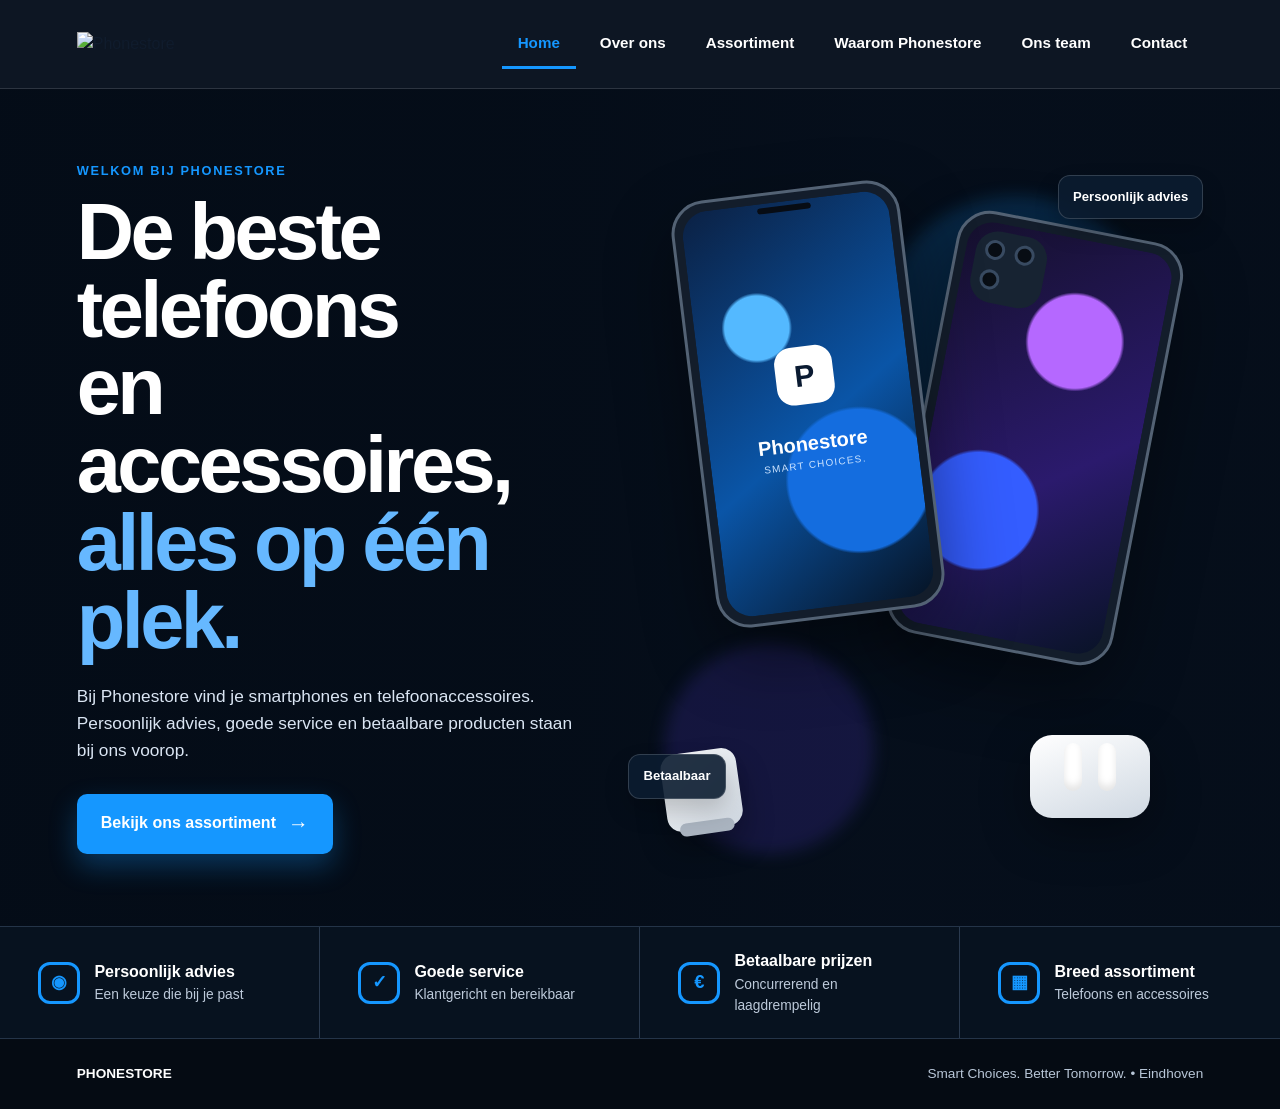
==== index.html @ 8106616f "Refresh contact card styling on main site" ====
<!doctype html>
<html lang="nl">
<head>
  <meta charset="utf-8">
  <meta name="viewport" content="width=device-width, initial-scale=1">
  <title>Phonestore | Eindhoven</title>
  <meta name="description" content="Phonestore Eindhoven - smartphones en telefoonaccessoires met persoonlijk advies, goede service en betaalbare producten.">
  <link rel="stylesheet" href="style.css?v=20261008al">
</head>
<body>
<header class="site-header">
  <div class="header-inner">
    <a class="brand" href="#home" data-tab="home" aria-label="Phonestore Home">
      <img src="https://raw.githubusercontent.com/PhonestoreNL/Phonestore/main/Phonestore%20logo.png" alt="Phonestore">
    </a>
    <button class="menu-button" type="button" aria-label="Menu openen" aria-expanded="false">☰</button>
    <nav class="nav" aria-label="Hoofdnavigatie">
      <a class="active" href="#home" data-tab="home">Home</a>
      <a href="#over-ons" data-tab="over-ons">Over ons</a>
      <a href="#assortiment" data-tab="assortiment">Assortiment</a>
      <a href="#waarom" data-tab="waarom">Waarom Phonestore</a>
      <a href="#team" data-tab="team">Ons team</a>
      <a href="#contact" data-tab="contact">Contact</a>
    </nav>
  </div>
</header>

<main id="tab-content">
  <section class="page-panel active" id="panel-home" data-panel="home">
    <section class="hero">
      <div class="hero-overlay"></div>
      <div class="hero-inner">
        <div class="hero-copy">
          <p class="eyebrow">WELKOM BIJ PHONESTORE</p>
          <h1>De beste telefoons<br>en accessoires,<br><span>alles op één plek.</span></h1>
          <p class="hero-text">Bij Phonestore vind je smartphones en telefoonaccessoires. Persoonlijk advies, goede service en betaalbare producten staan bij ons voorop.</p>
          <a class="button button-primary" href="#assortiment" data-tab="assortiment">Bekijk ons assortiment <span>→</span></a>
        </div>
        <div class="hero-visual" aria-label="Phonestore telefoondesign">
          <div class="glow glow-one"></div>
          <div class="glow glow-two"></div>
          <div class="phone phone-back">
            <div class="camera camera-triple"><i></i><i></i><i></i></div>
            <div class="phone-wallpaper purple"></div>
          </div>
          <div class="phone phone-front">
            <div class="speaker"></div>
            <div class="phone-wallpaper blue">
              <span class="wall-mark">P</span>
              <strong>Phonestore</strong>
              <small>SMART CHOICES.</small>
            </div>
          </div>
          <div class="earbuds">
            <div class="earbud-case"><span></span><span></span></div>
          </div>
          <div class="charger">
            <div></div><div></div>
          </div>
          <div class="floating-label label-advice">Persoonlijk advies</div>
          <div class="floating-label label-price">Betaalbaar</div>
        </div>
      </div>
    </section>
    <section class="benefits" aria-label="Waarom Phonestore">
      <div><span class="benefit-icon">◉</span><div><strong>Persoonlijk advies</strong><small>Een keuze die bij je past</small></div></div>
      <div><span class="benefit-icon">✓</span><div><strong>Goede service</strong><small>Klantgericht en bereikbaar</small></div></div>
      <div><span class="benefit-icon">€</span><div><strong>Betaalbare prijzen</strong><small>Concurrerend en laagdrempelig</small></div></div>
      <div><span class="benefit-icon">▦</span><div><strong>Breed assortiment</strong><small>Telefoons en accessoires</small></div></div>
    </section>
  </section>

  <section class="page-panel" id="panel-over-ons" data-panel="over-ons">
    <section class="inner-hero"><div class="inner-wrap"><p class="eyebrow">PHONESTORE</p><h1>Wie zijn wij?</h1><p>Phonestore verkoopt smartphones en telefoonaccessoires en wil klanten helpen bij het kiezen van een telefoon die past bij hun wensen en budget.</p></div></section>
    <section class="inner-section"><div class="inner-wrap two-col"><div><p class="eyebrow">ONS BEDRIJF</p><h2 class="personal-advice-heading" style="color:#fff !important;">Persoonlijk advies staat centraal.</h2><p>Phonestore wil klanten op één plek voorzien van telefoons en accessoires die bij hun wensen en budget passen. Persoonlijk advies, goede service en betaalbare producten zijn belangrijke onderdelen van onze missie.</p></div><div class="detail-card"><h3>Onze gegevens</h3><p><strong>Bedrijfsnaam</strong> Phonestore BV</p><p><strong>Vestigingsplaats</strong> Eindhoven</p><p><strong>Adres</strong> Sterrenlaan 8, Eindhoven</p><p><strong>Doelgroep</strong> Jongeren van 14 tot 30 jaar</p></div></div></section>
    <section class="inner-section soft"><div class="inner-wrap three-col"><article class="info-card" style="background:#1597ff!important;color:#000!important;border-color:#1597ff!important;"><span class="number" style="color:#000!important;">01</span><h3 style="color:#000!important;">Missie</h3><p style="color:#000!important;">Klanten op één plek voorzien van telefoons en accessoires met persoonlijk advies, goede service en betaalbare producten.</p></article><article class="info-card" style="background:#1597ff!important;color:#000!important;border-color:#1597ff!important;"><span class="number" style="color:#000!important;">02</span><h3 style="color:#000!important;">Visie</h3><p style="color:#000!important;">Uitgroeien tot een stabiel en succesvol telefoonbedrijf dat met nieuwe ontwikkelingen meegaat en goed naar klanten luistert.</p></article><article class="info-card" style="background:#1597ff!important;color:#000!important;border-color:#1597ff!important;"><span class="number" style="color:#000!important;">03</span><h3 style="color:#000!important;">Doelgroep</h3><p style="color:#000!important;">Voornamelijk jongeren en volwassenen van 14 tot 30 jaar die een telefoon of accessoires nodig hebben.</p></article></div></section>
  </section>

  <section class="page-panel" id="panel-assortiment" data-panel="assortiment">
    <section class="inner-hero"><div class="inner-wrap"><p class="eyebrow">PHONESTORE</p><h1>Ons assortiment</h1><p>Bekijk eerst het assortiment dat jullie zoeken. Daarna krijg je de producten binnen die categorie te zien.</p></div></section>

    <section class="inner-section">
      <div class="inner-wrap">
        <div class="catalog-intro catalog-overview">
          <div><p class="eyebrow">ASSORTIMENTEN</p><h2>Kies een assortiment.</h2></div>
          <p>Klik op een categorie om de bijbehorende producten te bekijken. Op deze website kun je informatie bekijken; er is geen betaling of bestelling.</p>
        </div>

        <div class="assortment-picker catalog-overview" role="list" aria-label="Assortimenten">
          <button class="assortment-tab" type="button" data-category="smartphones"><span>01</span><strong>Smartphones</strong><small>Apple, Samsung & Oppo</small></button>
          <button class="assortment-tab" type="button" data-category="audio"><span>02</span><strong>Audio</strong><small>AirPods & oortjes</small></button>
          <button class="assortment-tab" type="button" data-category="tablets"><span>03</span><strong>Tablets</strong><small>iPad, Galaxy & Oppo</small></button>
          <button class="assortment-tab" type="button" data-category="smartwatches"><span>04</span><strong>Smartwatches</strong><small>Apple, Samsung & Oppo</small></button>
          <button class="assortment-tab" type="button" data-category="screenprotectors"><span>05</span><strong>Screenprotectors</strong><small>Voor verschillende modellen</small></button>
          <button class="assortment-tab" type="button" data-category="accessoires"><span>06</span><strong>Overige accessoires</strong><small>Powerbanks & opladers</small></button>
        </div>

        <div class="catalog-products-view" id="catalog-products-view" hidden>
          <div class="selected-category-label"><p class="eyebrow">ASSORTIMENT</p><h3 id="selected-category-title"></h3></div>
          <div class="product-detail" id="selected-product" aria-live="polite" hidden>
            <div><p class="eyebrow">GEKOZEN PRODUCT</p><h3 id="selected-product-name">Kies een product</h3><p id="selected-product-brand"></p></div>
            <div class="product-detail-price"><span>Verkoopprijs</span><strong id="selected-product-price">—</strong></div>
          </div>

          <div class="catalog-group" data-category-group="smartphones">
            <div class="catalog-heading"><span class="catalog-icon">⌁</span><div><h3>Smartphones</h3><p>Apple, Samsung en Oppo</p></div></div>
            <div class="catalog-grid">
              <article class="catalog-card product-select" tabindex="0" role="button" data-product="iPhone 15"><div class="product-image-wrap"><img class="product-img" alt="" loading="lazy"><img class="product-logo" src="https://raw.githubusercontent.com/PhonestoreNL/Phonestore/main/Phonestore%20logo.png" alt="Phonestore logo"></div><span class="catalog-code">PS1.001</span><h4>iPhone 15</h4><span class="product-brand">Apple</span><span class="product-price">€ 664,29</span><button class="product-view-button" type="button" data-product-link>Bekijk product</button></article>
              <article class="catalog-card product-select" tabindex="0" role="button" data-product="iPhone 16"><div class="product-image-wrap"><img class="product-img" alt="" loading="lazy"><img class="product-logo" src="https://raw.githubusercontent.com/PhonestoreNL/Phonestore/main/Phonestore%20logo.png" alt="Phonestore logo"></div><span class="catalog-code">PS1.002</span><h4>iPhone 16</h4><span class="product-brand">Apple</span><span class="product-price">€ 724,79</span><button class="product-view-button" type="button" data-product-link>Bekijk product</button></article>
              <article class="catalog-card product-select" tabindex="0" role="button" data-product="iPhone 17"><div class="product-image-wrap"><img class="product-img" alt="" loading="lazy"><img class="product-logo" src="https://raw.githubusercontent.com/PhonestoreNL/Phonestore/main/Phonestore%20logo.png" alt="Phonestore logo"></div><span class="catalog-code">PS1.003</span><h4>iPhone 17</h4><span class="product-brand">Apple</span><span class="product-price">€ 906,29</span><button class="product-view-button" type="button" data-product-link>Bekijk product</button></article>
              <article class="catalog-card product-select" tabindex="0" role="button" data-product="Galaxy S25+"><div class="product-image-wrap"><img class="product-img" alt="" loading="lazy"><img class="product-logo" src="https://raw.githubusercontent.com/PhonestoreNL/Phonestore/main/Phonestore%20logo.png" alt="Phonestore logo"></div><span class="catalog-code">PS1.004</span><h4>Galaxy S25+</h4><span class="product-brand">Samsung</span><span class="product-price">€ 906,29</span><button class="product-view-button" type="button" data-product-link>Bekijk product</button></article>
              <article class="catalog-card product-select" tabindex="0" role="button" data-product="Galaxy Z Flip 7"><div class="product-image-wrap"><img class="product-img" alt="" loading="lazy"><img class="product-logo" src="https://raw.githubusercontent.com/PhonestoreNL/Phonestore/main/Phonestore%20logo.png" alt="Phonestore logo"></div><span class="catalog-code">PS1.005</span><h4>Galaxy Z Flip 7</h4><span class="product-brand">Samsung</span><span class="product-price">€ 1.027,29</span><button class="product-view-button" type="button" data-product-link>Bekijk product</button></article>
              <article class="catalog-card product-select" tabindex="0" role="button" data-product="Galaxy A56"><div class="product-image-wrap"><img class="product-img" alt="" loading="lazy"><img class="product-logo" src="https://raw.githubusercontent.com/PhonestoreNL/Phonestore/main/Phonestore%20logo.png" alt="Phonestore logo"></div><span class="catalog-code">PS1.006</span><h4>Galaxy A56</h4><span class="product-brand">Samsung</span><span class="product-price">€ 422,29</span><button class="product-view-button" type="button" data-product-link>Bekijk product</button></article>
              <article class="catalog-card product-select" tabindex="0" role="button" data-product="Oppo Find X9"><div class="product-image-wrap"><img class="product-img" alt="" loading="lazy"><img class="product-logo" src="https://raw.githubusercontent.com/PhonestoreNL/Phonestore/main/Phonestore%20logo.png" alt="Phonestore logo"></div><span class="catalog-code">PS1.007</span><h4>Oppo Find X9</h4><span class="product-brand">Oppo</span><span class="product-price">€ 1.027,29</span><button class="product-view-button" type="button" data-product-link>Bekijk product</button></article>
              <article class="catalog-card product-select" tabindex="0" role="button" data-product="Oppo A5 Pro"><div class="product-image-wrap"><img class="product-img" alt="" loading="lazy"><img class="product-logo" src="https://raw.githubusercontent.com/PhonestoreNL/Phonestore/main/Phonestore%20logo.png" alt="Phonestore logo"></div><span class="catalog-code">PS1.008</span><h4>Oppo A5 Pro</h4><span class="product-brand">Oppo</span><span class="product-price">€ 277,09</span><button class="product-view-button" type="button" data-product-link>Bekijk product</button></article>
              <article class="catalog-card product-select" tabindex="0" role="button" data-product="Oppo Reno 14"><div class="product-image-wrap"><img class="product-img" alt="" loading="lazy"><img class="product-logo" src="https://raw.githubusercontent.com/PhonestoreNL/Phonestore/main/Phonestore%20logo.png" alt="Phonestore logo"></div><span class="catalog-code">PS1.009</span><h4>Oppo Reno 14</h4><span class="product-brand">Oppo</span><span class="product-price">€ 603,79</span><button class="product-view-button" type="button" data-product-link>Bekijk product</button></article>
            </div>
          </div>

          <div class="catalog-group" data-category-group="audio">
            <div class="catalog-heading"><span class="catalog-icon">◌</span><div><h3>Audio</h3><p>Oortjes en hoofdtelefoons</p></div></div>
            <div class="catalog-grid">
              <article class="catalog-card product-select" tabindex="0" role="button" data-product="AirPods 4"><div class="product-image-wrap"><img class="product-img" alt="" loading="lazy"><img class="product-logo" src="https://raw.githubusercontent.com/PhonestoreNL/Phonestore/main/Phonestore%20logo.png" alt="Phonestore logo"></div><span class="catalog-code">PS2.001</span><h4>AirPods 4</h4><span class="product-brand">Apple</span><span class="product-price">€ 180,29</span><button class="product-view-button" type="button" data-product-link>Bekijk product</button></article>
              <article class="catalog-card product-select" tabindex="0" role="button" data-product="AirPods Pro"><div class="product-image-wrap"><img class="product-img" alt="" loading="lazy"><img class="product-logo" src="https://raw.githubusercontent.com/PhonestoreNL/Phonestore/main/Phonestore%20logo.png" alt="Phonestore logo"></div><span class="catalog-code">PS2.002</span><h4>AirPods Pro</h4><span class="product-brand">Apple</span><span class="product-price">€ 301,29</span><button class="product-view-button" type="button" data-product-link>Bekijk product</button></article>
              <article class="catalog-card product-select" tabindex="0" role="button" data-product="AirPods Max"><div class="product-image-wrap"><img class="product-img" alt="" loading="lazy"><img class="product-logo" src="https://raw.githubusercontent.com/PhonestoreNL/Phonestore/main/Phonestore%20logo.png" alt="Phonestore logo"></div><span class="catalog-code">PS2.003</span><h4>AirPods Max</h4><span class="product-brand">Apple</span><span class="product-price">€ 627,99</span><button class="product-view-button" type="button" data-product-link>Bekijk product</button></article>
              <article class="catalog-card product-select" tabindex="0" role="button" data-product="Samsung Buds 4 Pro"><div class="product-image-wrap"><img class="product-img" alt="" loading="lazy"><img class="product-logo" src="https://raw.githubusercontent.com/PhonestoreNL/Phonestore/main/Phonestore%20logo.png" alt="Phonestore logo"></div><span class="catalog-code">PS2.004</span><h4>Samsung Buds 4 Pro</h4><span class="product-brand">Samsung</span><span class="product-price">€ 240,79</span><button class="product-view-button" type="button" data-product-link>Bekijk product</button></article>
              <article class="catalog-card product-select" tabindex="0" role="button" data-product="Oppo Enco X3"><div class="product-image-wrap"><img class="product-img" alt="" loading="lazy"><img class="product-logo" src="https://raw.githubusercontent.com/PhonestoreNL/Phonestore/main/Phonestore%20logo.png" alt="Phonestore logo"></div><span class="catalog-code">PS2.005</span><h4>Oppo Enco X3</h4><span class="product-brand">Oppo</span><span class="product-price">€ 216,59</span><button class="product-view-button" type="button" data-product-link>Bekijk product</button></article>
            </div>
          </div>

          <div class="catalog-group" data-category-group="tablets">
            <div class="catalog-heading"><span class="catalog-icon">▣</span><div><h3>Tablets</h3><p>Tablets voor werk, school en entertainment</p></div></div>
            <div class="catalog-grid">
              <article class="catalog-card product-select" tabindex="0" role="button" data-product="iPad A16"><div class="product-image-wrap"><img class="product-img" alt="" loading="lazy"><img class="product-logo" src="https://raw.githubusercontent.com/PhonestoreNL/Phonestore/main/Phonestore%20logo.png" alt="Phonestore logo"></div><span class="catalog-code">PS3.001</span><h4>iPad A16</h4><span class="product-brand">Apple</span><span class="product-price">€ 543,29</span><button class="product-view-button" type="button" data-product-link>Bekijk product</button></article>
              <article class="catalog-card product-select" tabindex="0" role="button" data-product="iPad M2"><div class="product-image-wrap"><img class="product-img" alt="" loading="lazy"><img class="product-logo" src="https://raw.githubusercontent.com/PhonestoreNL/Phonestore/main/Phonestore%20logo.png" alt="Phonestore logo"></div><span class="catalog-code">PS3.002</span><h4>iPad M2</h4><span class="product-brand">Apple</span><span class="product-price">€ 724,79</span><button class="product-view-button" type="button" data-product-link>Bekijk product</button></article>
              <article class="catalog-card product-select" tabindex="0" role="button" data-product="iPad A17 Pro"><div class="product-image-wrap"><img class="product-img" alt="" loading="lazy"><img class="product-logo" src="https://raw.githubusercontent.com/PhonestoreNL/Phonestore/main/Phonestore%20logo.png" alt="Phonestore logo"></div><span class="catalog-code">PS3.003</span><h4>iPad A17 Pro</h4><span class="product-brand">Apple</span><span class="product-price">€ 845,79</span><button class="product-view-button" type="button" data-product-link>Bekijk product</button></article>
              <article class="catalog-card product-select" tabindex="0" role="button" data-product="Galaxy Tab S10+"><div class="product-image-wrap"><img class="product-img" alt="" loading="lazy"><img class="product-logo" src="https://raw.githubusercontent.com/PhonestoreNL/Phonestore/main/Phonestore%20logo.png" alt="Phonestore logo"></div><span class="catalog-code">PS3.004</span><h4>Galaxy Tab S10+</h4><span class="product-brand">Samsung</span><span class="product-price">€ 906,29</span><button class="product-view-button" type="button" data-product-link>Bekijk product</button></article>
              <article class="catalog-card product-select" tabindex="0" role="button" data-product="Oppo Pad 3"><div class="product-image-wrap"><img class="product-img" alt="" loading="lazy"><img class="product-logo" src="https://raw.githubusercontent.com/PhonestoreNL/Phonestore/main/Phonestore%20logo.png" alt="Phonestore logo"></div><span class="catalog-code">PS3.005</span><h4>Oppo Pad 3</h4><span class="product-brand">Oppo</span><span class="product-price">€ 543,29</span><button class="product-view-button" type="button" data-product-link>Bekijk product</button></article>
            </div>
          </div>

          <div class="catalog-group" data-category-group="smartwatches">
            <div class="catalog-heading"><span class="catalog-icon">◉</span><div><h3>Smartwatches</h3><p>Apple, Samsung en Oppo</p></div></div>
            <div class="catalog-grid">
              <article class="catalog-card product-select" tabindex="0" role="button" data-product="Apple Watch serie 10"><div class="product-image-wrap"><img class="product-img" alt="" loading="lazy"><img class="product-logo" src="https://raw.githubusercontent.com/PhonestoreNL/Phonestore/main/Phonestore%20logo.png" alt="Phonestore logo"></div><span class="catalog-code">PS4.001</span><h4>Apple Watch serie 10</h4><span class="product-brand">Apple</span><span class="product-price">€ 482,79</span><button class="product-view-button" type="button" data-product-link>Bekijk product</button></article>
              <article class="catalog-card product-select" tabindex="0" role="button" data-product="Apple Watch serie 11"><div class="product-image-wrap"><img class="product-img" alt="" loading="lazy"><img class="product-logo" src="https://raw.githubusercontent.com/PhonestoreNL/Phonestore/main/Phonestore%20logo.png" alt="Phonestore logo"></div><span class="catalog-code">PS4.002</span><h4>Apple Watch serie 11</h4><span class="product-brand">Apple</span><span class="product-price">€ 543,29</span><button class="product-view-button" type="button" data-product-link>Bekijk product</button></article>
              <article class="catalog-card product-select" tabindex="0" role="button" data-product="Apple Watch SE 3"><div class="product-image-wrap"><img class="product-img" alt="" loading="lazy"><img class="product-logo" src="https://raw.githubusercontent.com/PhonestoreNL/Phonestore/main/Phonestore%20logo.png" alt="Phonestore logo"></div><span class="catalog-code">PS4.003</span><h4>Apple Watch SE 3</h4><span class="product-brand">Apple</span><span class="product-price">€ 301,29</span><button class="product-view-button" type="button" data-product-link>Bekijk product</button></article>
              <article class="catalog-card product-select" tabindex="0" role="button" data-product="Apple Watch Ultra 3"><div class="product-image-wrap"><img class="product-img" alt="" loading="lazy"><img class="product-logo" src="https://raw.githubusercontent.com/PhonestoreNL/Phonestore/main/Phonestore%20logo.png" alt="Phonestore logo"></div><span class="catalog-code">PS4.004</span><h4>Apple Watch Ultra 3</h4><span class="product-brand">Apple</span><span class="product-price">€ 906,29</span><button class="product-view-button" type="button" data-product-link>Bekijk product</button></article>
              <article class="catalog-card product-select" tabindex="0" role="button" data-product="Galaxy Watch 8"><div class="product-image-wrap"><img class="product-img" alt="" loading="lazy"><img class="product-logo" src="https://raw.githubusercontent.com/PhonestoreNL/Phonestore/main/Phonestore%20logo.png" alt="Phonestore logo"></div><span class="catalog-code">PS4.005</span><h4>Galaxy Watch 8</h4><span class="product-brand">Samsung</span><span class="product-price">€ 422,29</span><button class="product-view-button" type="button" data-product-link>Bekijk product</button></article>
              <article class="catalog-card product-select" tabindex="0" role="button" data-product="Oppo Watch X"><div class="product-image-wrap"><img class="product-img" alt="" loading="lazy"><img class="product-logo" src="https://raw.githubusercontent.com/PhonestoreNL/Phonestore/main/Phonestore%20logo.png" alt="Phonestore logo"></div><span class="catalog-code">PS4.006</span><h4>Oppo Watch X</h4><span class="product-brand">Oppo</span><span class="product-price">€ 361,79</span><button class="product-view-button" type="button" data-product-link>Bekijk product</button></article>
            </div>
          </div>

          <div class="catalog-group" data-category-group="screenprotectors">
            <div class="catalog-heading"><span class="catalog-icon">✧</span><div><h3>Screenprotectors</h3><p>Voor verschillende modellen</p></div></div>
            <div class="catalog-grid">
              <article class="catalog-card product-select" tabindex="0" role="button" data-product="iPhone 15 screenprotector"><div class="product-image-wrap"><img class="product-img" alt="" loading="lazy"><img class="product-logo" src="https://raw.githubusercontent.com/PhonestoreNL/Phonestore/main/Phonestore%20logo.png" alt="Phonestore logo"></div><span class="catalog-code">PS5.001</span><h4>iPhone 15 screenprotector</h4><span class="product-brand">Apple</span><span class="product-price">€ 21,18</span><button class="product-view-button" type="button" data-product-link>Bekijk product</button></article>
              <article class="catalog-card product-select" tabindex="0" role="button" data-product="iPhone 16 screenprotector"><div class="product-image-wrap"><img class="product-img" alt="" loading="lazy"><img class="product-logo" src="https://raw.githubusercontent.com/PhonestoreNL/Phonestore/main/Phonestore%20logo.png" alt="Phonestore logo"></div><span class="catalog-code">PS5.002</span><h4>iPhone 16 screenprotector</h4><span class="product-brand">Apple</span><span class="product-price">€ 21,18</span><button class="product-view-button" type="button" data-product-link>Bekijk product</button></article>
              <article class="catalog-card product-select" tabindex="0" role="button" data-product="iPhone 17 screenprotector"><div class="product-image-wrap"><img class="product-img" alt="" loading="lazy"><img class="product-logo" src="https://raw.githubusercontent.com/PhonestoreNL/Phonestore/main/Phonestore%20logo.png" alt="Phonestore logo"></div><span class="catalog-code">PS5.003</span><h4>iPhone 17 screenprotector</h4><span class="product-brand">Apple</span><span class="product-price">€ 21,18</span><button class="product-view-button" type="button" data-product-link>Bekijk product</button></article>
              <article class="catalog-card product-select" tabindex="0" role="button" data-product="Galaxy S25+ screenprotector"><div class="product-image-wrap"><img class="product-img" alt="" loading="lazy"><img class="product-logo" src="https://raw.githubusercontent.com/PhonestoreNL/Phonestore/main/Phonestore%20logo.png" alt="Phonestore logo"></div><span class="catalog-code">PS5.004</span><h4>Galaxy S25+ screenprotector</h4><span class="product-brand">Samsung</span><span class="product-price">€ 21,18</span><button class="product-view-button" type="button" data-product-link>Bekijk product</button></article>
              <article class="catalog-card product-select" tabindex="0" role="button" data-product="Galaxy Z Flip 7 screenprotector"><div class="product-image-wrap"><img class="product-img" alt="" loading="lazy"><img class="product-logo" src="https://raw.githubusercontent.com/PhonestoreNL/Phonestore/main/Phonestore%20logo.png" alt="Phonestore logo"></div><span class="catalog-code">PS5.005</span><h4>Galaxy Z Flip 7 screenprotector</h4><span class="product-brand">Samsung</span><span class="product-price">€ 21,18</span><button class="product-view-button" type="button" data-product-link>Bekijk product</button></article>
              <article class="catalog-card product-select" tabindex="0" role="button" data-product="Galaxy A56 screenprotector"><div class="product-image-wrap"><img class="product-img" alt="" loading="lazy"><img class="product-logo" src="https://raw.githubusercontent.com/PhonestoreNL/Phonestore/main/Phonestore%20logo.png" alt="Phonestore logo"></div><span class="catalog-code">PS5.006</span><h4>Galaxy A56 screenprotector</h4><span class="product-brand">Samsung</span><span class="product-price">€ 21,18</span><button class="product-view-button" type="button" data-product-link>Bekijk product</button></article>
              <article class="catalog-card product-select" tabindex="0" role="button" data-product="Oppo Find X9 screenprotector"><div class="product-image-wrap"><img class="product-img" alt="" loading="lazy"><img class="product-logo" src="https://raw.githubusercontent.com/PhonestoreNL/Phonestore/main/Phonestore%20logo.png" alt="Phonestore logo"></div><span class="catalog-code">PS5.007</span><h4>Oppo Find X9 screenprotector</h4><span class="product-brand">Oppo</span><span class="product-price">€ 21,18</span><button class="product-view-button" type="button" data-product-link>Bekijk product</button></article>
              <article class="catalog-card product-select" tabindex="0" role="button" data-product="Oppo A5 Pro screenprotector"><div class="product-image-wrap"><img class="product-img" alt="" loading="lazy"><img class="product-logo" src="https://raw.githubusercontent.com/PhonestoreNL/Phonestore/main/Phonestore%20logo.png" alt="Phonestore logo"></div><span class="catalog-code">PS5.008</span><h4>Oppo A5 Pro screenprotector</h4><span class="product-brand">Oppo</span><span class="product-price">€ 21,18</span><button class="product-view-button" type="button" data-product-link>Bekijk product</button></article>
              <article class="catalog-card product-select" tabindex="0" role="button" data-product="Oppo Reno 14 screenprotector"><div class="product-image-wrap"><img class="product-img" alt="" loading="lazy"><img class="product-logo" src="https://raw.githubusercontent.com/PhonestoreNL/Phonestore/main/Phonestore%20logo.png" alt="Phonestore logo"></div><span class="catalog-code">PS5.009</span><h4>Oppo Reno 14 screenprotector</h4><span class="product-brand">Oppo</span><span class="product-price">€ 21,18</span><button class="product-view-button" type="button" data-product-link>Bekijk product</button></article>
            </div>
          </div>

          <div class="catalog-group" data-category-group="accessoires">
            <div class="catalog-heading"><span class="catalog-icon">+</span><div><h3>Overige accessoires</h3><p>Powerbanks en opladers</p></div></div>
            <div class="catalog-grid">
              <article class="catalog-card product-select" tabindex="0" role="button" data-product="Powerbank zwart 20.000 mAh"><div class="product-image-wrap"><img class="product-img" alt="" loading="lazy"><img class="product-logo" src="https://raw.githubusercontent.com/PhonestoreNL/Phonestore/main/Phonestore%20logo.png" alt="Phonestore logo"></div><span class="catalog-code">PS5.010</span><h4>Powerbank zwart 20.000 mAh</h4><span class="product-brand">Accessoire</span><span class="product-price">€ 32,70</span><button class="product-view-button" type="button" data-product-link>Bekijk product</button></article>
              <article class="catalog-card product-select" tabindex="0" role="button" data-product="Powerbank roze 20.000 mAh"><div class="product-image-wrap"><img class="product-img" alt="" loading="lazy"><img class="product-logo" src="https://raw.githubusercontent.com/PhonestoreNL/Phonestore/main/Phonestore%20logo.png" alt="Phonestore logo"></div><span class="catalog-code">PS5.011</span><h4>Powerbank roze 20.000 mAh</h4><span class="product-brand">Accessoire</span><span class="product-price">€ 32,70</span><button class="product-view-button" type="button" data-product-link>Bekijk product</button></article>
              <article class="catalog-card product-select" tabindex="0" role="button" data-product="Powerbank groen 20.000 mAh"><div class="product-image-wrap"><img class="product-img" alt="" loading="lazy"><img class="product-logo" src="https://raw.githubusercontent.com/PhonestoreNL/Phonestore/main/Phonestore%20logo.png" alt="Phonestore logo"></div><span class="catalog-code">PS5.012</span><h4>Powerbank groen 20.000 mAh</h4><span class="product-brand">Accessoire</span><span class="product-price">€ 32,70</span><button class="product-view-button" type="button" data-product-link>Bekijk product</button></article>
              <article class="catalog-card product-select" tabindex="0" role="button" data-product="Apple oplader USB-C"><div class="product-image-wrap"><img class="product-img" alt="" loading="lazy"><img class="product-logo" src="https://raw.githubusercontent.com/PhonestoreNL/Phonestore/main/Phonestore%20logo.png" alt="Phonestore logo"></div><span class="catalog-code">PS5.013</span><h4>Apple oplader USB-C</h4><span class="product-brand">Apple</span><span class="product-price">€ 30,24</span><button class="product-view-button" type="button" data-product-link>Bekijk product</button></article>
              <article class="catalog-card product-select" tabindex="0" role="button" data-product="Samsung oplader USB-C"><div class="product-image-wrap"><img class="product-img" alt="" loading="lazy"><img class="product-logo" src="https://raw.githubusercontent.com/PhonestoreNL/Phonestore/main/Phonestore%20logo.png" alt="Phonestore logo"></div><span class="catalog-code">PS5.014</span><h4>Samsung oplader USB-C</h4><span class="product-brand">Samsung</span><span class="product-price">€ 21,18</span><button class="product-view-button" type="button" data-product-link>Bekijk product</button></article>
              <article class="catalog-card product-select" tabindex="0" role="button" data-product="Oppo oplader USB-C"><div class="product-image-wrap"><img class="product-img" alt="" loading="lazy"><img class="product-logo" src="https://raw.githubusercontent.com/PhonestoreNL/Phonestore/main/Phonestore%20logo.png" alt="Phonestore logo"></div><span class="catalog-code">PS5.015</span><h4>Oppo oplader USB-C</h4><span class="product-brand">Oppo</span><span class="product-price">€ 36,29</span><button class="product-view-button" type="button" data-product-link>Bekijk product</button></article>
            </div>
          </div>
        </div>
      </div>
    </section>
  </section>

  <section class="page-panel" id="panel-waarom" data-panel="waarom">
    <section class="inner-hero"><div class="inner-wrap"><p class="eyebrow">PHONESTORE</p><h1>Waarom kiezen voor Phonestore?</h1><p>Ons concurrentievoordeel is persoonlijke service en advies combineren met betaalbare producten, acties en kortingen.</p></div></section>
    <section class="inner-section"><div class="inner-wrap three-col"><article class="info-card featured why-card" style="background:#1597ff!important;color:#000!important;"><span class="number" style="color:#000!important;">01</span><h3 style="color:#000!important;">Persoonlijk advies</h3><p style="color:#000!important;">Door goed naar jullie te luisteren helpen we bij het kiezen van een telefoon of accessoire die past bij jullie wensen en budget.</p></article><article class="info-card why-card" style="background:#1597ff!important;color:#000!important;"><span class="number" style="color:#000!important;">02</span><h3 style="color:#000!important;">Goede service</h3><p style="color:#000!important;">Persoonlijk contact, goede service en bereikbaar zijn staan centraal bij Phonestore.</p></article><article class="info-card why-card" style="background:#1597ff!important;color:#000!important;"><span class="number" style="color:#000!important;">03</span><h3 style="color:#000!important;">Betaalbaar</h3><p style="color:#000!important;">Phonestore richt zich op betaalbare en concurrerende prijzen en wil klanten regelmatig aantrekkelijke acties en kortingen bieden.</p></article></div></section>
    <section class="inner-section soft"><div class="inner-wrap"><p class="eyebrow">ONZE AANPAK</p><h2>Luisteren → adviseren → helpen.</h2><div class="steps"><article><span>01</span><h3>Luisteren</h3><p>Begrijpen wat de klant nodig heeft.</p></article><article><span>02</span><h3>Adviseren</h3><p>Helpen bij de keuze uit telefoons en accessoires.</p></article><article><span>03</span><h3>Service</h3><p>Goede klantenservice en aantrekkelijke acties.</p></article></div></div></section>
  </section>

  <section class="page-panel" id="panel-team" data-panel="team">
    <section class="inner-hero"><div class="inner-wrap"><p class="eyebrow">PHONESTORE</p><h1>De ondernemers achter Phonestore</h1><p>Bram, Vienna, Givano, Rink en Mick werken samen aan Phonestore.</p></div></section>
    <section class="inner-section"><div class="inner-wrap team-grid-full"><article class="team-card" style="background:#1597ff!important;background-image:none!important;color:#000!important;border:1px solid #1597ff!important;"><div class="avatar" style="background:#fff!important;color:#000!important;">M</div><h3 style="color:#000!important;">Mick</h3></article></div></section>
  </section>

  <section class="page-panel" id="panel-contact" data-panel="contact">
    <section class="inner-hero"><div class="inner-wrap"><p class="eyebrow">PHONESTORE</p><h1>Contact met Phonestore</h1><p>Onze onderneming is gevestigd aan Sterrenlaan 8 in Eindhoven.</p></div></section>
    <section class="inner-section"><div class="inner-wrap contact-page-grid"><div class="contact-card"><p class="eyebrow">NEEM CONTACT OP</p><h2>Phonestore Eindhoven</h2><p>Voor vragen over Phonestore kun je ons mailen via het e-mailadres hieronder.</p><a class="button button-primary" href="mailto:pe.nl01114@workproof.nl">Mail Phonestore →</a></div><div class="contact-list"><div style="background:#1597ff!important;background-image:none!important;color:#000!important;border:1px solid #1597ff!important;"><span style="color:#000!important;">Adres</span><strong style="color:#000!important;">Sterrenlaan 8<br>Eindhoven</strong></div><div style="background:#1597ff!important;background-image:none!important;color:#000!important;border:1px solid #1597ff!important;"><span style="color:#000!important;">E-mail</span><strong style="color:#000!important;"><a href="mailto:pe.nl01114@workproof.nl">pe.nl01114@workproof.nl</a></strong></div><div style="background:#1597ff!important;background-image:none!important;color:#000!important;border:1px solid #1597ff!important;"><span style="color:#000!important;">Startdatum</span><strong style="color:#000!important;">24-09-2026</strong></div><div style="background:#1597ff!important;background-image:none!important;color:#000!important;border:1px solid #1597ff!important;"><span style="color:#000!important;">Rechtsvorm</span><strong style="color:#000!important;">BV</strong></div></div></div></section>
    <section class="map-wrap"><iframe title="Kaart van Sterrenlaan 8 in Eindhoven" loading="lazy" src="https://www.google.com/maps?q=Sterrenlaan+8,+Eindhoven&output=embed"></iframe></section>
  </section>
</main>

<footer class="site-footer">
  <strong>PHONESTORE</strong>
  <span>Smart Choices. Better Tomorrow. • Eindhoven</span>
</footer>

<script src="script.js?v=20261008-25"></script>
</body>
</html>
---- style.css ----
:root{
  --navy:#060f1c;
  --navy2:#0a1d35;
  --blue:#1597ff;
  --blue2:#0d6fe8;
  --white:#fff;
  --ink:#101c2d;
  --muted:#6c788a;
  --line:#dce4ef;
  --light:#f5f8fc;
  --radius:18px;
  --shadow:0 18px 45px rgba(9,27,53,.12);
}
*{box-sizing:border-box}
html{scroll-behavior:smooth}
body{margin:0;font-family:Arial,Helvetica,sans-serif;color:var(--ink);background:var(--white);line-height:1.55}
a{color:inherit;text-decoration:none}
.site-header{position:sticky;top:0;z-index:100;background:rgba(6,15,28,.97);border-bottom:1px solid rgba(255,255,255,.13)}
.header-inner{max-width:1380px;margin:auto;min-height:88px;padding:0 6vw;display:flex;align-items:center;gap:28px}
.brand{display:block;flex:0 0 auto}.brand img{display:block;width:320px;max-width:34vw;height:auto}
.nav{margin-left:auto;display:flex;align-items:center;gap:8px;color:#fff}
.nav a{padding:12px 16px;border-bottom:3px solid transparent;font-weight:700;font-size:.95rem}
.nav a:hover,.nav a.active{color:var(--blue);border-bottom-color:var(--blue)}
.menu-button{display:none;color:#fff;background:transparent;border:0;font-size:1.8rem;margin-left:auto}
.hero{position:relative;min-height:610px;background:var(--navy);overflow:hidden;color:#fff}
.hero:after{content:"";position:absolute;inset:0;background:linear-gradient(90deg,rgba(4,12,23,.93) 0%,rgba(4,12,23,.78) 40%,rgba(4,12,23,.18) 69%,rgba(4,12,23,.38) 100%);pointer-events:none}
.hero-inner{max-width:1380px;margin:auto;position:relative;z-index:2;min-height:610px;padding:72px 6vw;display:grid;grid-template-columns:1fr 1.15fr;align-items:center;gap:30px}
.hero-copy{max-width:690px}
.eyebrow{margin:0 0 12px;color:var(--blue);font-size:.8rem;font-weight:900;letter-spacing:.13em;text-transform:uppercase}
.hero h1{font-size:clamp(3.4rem,6.2vw,6rem);line-height:.98;letter-spacing:-.045em;margin:0 0 24px}
.hero h1 span{color:#66b8ff}
.hero-text{font-size:1.08rem;color:#dae5f3;max-width:650px;margin:0 0 30px}
.hero .button-primary{background:var(--blue);box-shadow:0 12px 28px rgba(21,151,255,.3)}
.button{display:inline-flex;align-items:center;gap:12px;padding:14px 24px;border-radius:10px;background:var(--blue);color:#fff;font-weight:800;transition:.2s;min-height:50px}.button:hover{transform:translateY(-2px)}
.button span{font-size:1.3em}
.benefits{display:grid;grid-template-columns:repeat(4,1fr);background:#07121f;color:#fff;border-top:1px solid #243448;border-bottom:1px solid #243448}
.benefits>div{display:flex;align-items:center;gap:14px;padding:22px 3vw;border-right:1px solid #2a3a4f}.benefits>div:last-child{border-right:0}
.benefit-icon{width:42px;height:42px;border:3px solid var(--blue);border-radius:12px;display:grid;place-items:center;color:var(--blue);font-weight:900;font-size:1.15rem;flex:0 0 auto}
.benefits strong,.benefits small{display:block}.benefits small{color:#bdcada;font-size:.86rem}
.section{max-width:1380px;margin:auto;padding:86px 6vw}
.about-section{display:grid;grid-template-columns:.9fr 1.1fr;gap:70px;align-items:center}
.section h2{font-size:clamp(2.5rem,4.6vw,4.3rem);line-height:1.03;letter-spacing:-.045em;margin:0 0 18px}
.about-copy>p:not(.eyebrow){font-size:1.03rem;color:var(--muted);max-width:620px}
.facts{display:grid;gap:14px;margin:30px 0}.facts div{display:flex;flex-direction:column;gap:2px}.facts span{font-size:.78rem;text-transform:uppercase;letter-spacing:.1em;color:var(--blue);font-weight:800}.facts strong{font-size:1rem}
.text-button{display:inline-flex;align-items:center;gap:9px;color:var(--blue);font-weight:900}.text-button span{font-size:1.25em}
.about-visual{position:relative;min-height:330px;background:linear-gradient(135deg,#061425,#0e2c4a);border-radius:26px;overflow:hidden;padding:40px;box-shadow:var(--shadow)}
.about-visual:before,.about-visual:after{content:"";position:absolute;border-radius:50%;background:rgba(21,151,255,.13)}.about-visual:before{width:250px;height:250px;right:-50px;top:-70px}.about-visual:after{width:180px;height:180px;left:-80px;bottom:-70px}
.about-card{position:relative;z-index:2;color:#fff}.about-card.big{max-width:520px}.mini-label{font-size:.75rem;font-weight:900;letter-spacing:.12em;color:#8ec9ff}.about-card h3{font-size:2rem;line-height:1.1;max-width:480px;margin:12px 0}.about-card p{color:#c9d7e8}
.small-card{position:absolute;right:28px;bottom:28px;background:#fff;color:var(--ink);padding:14px 18px;border-radius:14px;display:flex;flex-direction:column;box-shadow:var(--shadow)}.small-card span{color:var(--muted)}
.assortment-section{max-width:none;background:var(--light)}.assortment-section>.section-top,.assortment-section>.category-grid,.products-section>.section-top,.products-section>.product-grid{max-width:1180px;margin-left:auto;margin-right:auto}
.section-top{display:flex;justify-content:space-between;gap:50px;align-items:end;margin-bottom:38px}.section-top>p{max-width:480px;color:var(--muted);margin:0}
.category-grid{display:grid;grid-template-columns:repeat(3,1fr);gap:16px}
.category-card{min-height:250px;background:#0a1727;border-radius:18px;overflow:hidden;position:relative;color:#fff;box-shadow:0 10px 28px rgba(11,29,52,.1);border:1px solid rgba(255,255,255,.06)}
.category-card:after{content:"";position:absolute;inset:0;background:linear-gradient(180deg,rgba(4,10,18,.05) 25%,rgba(4,10,18,.9) 100%)}
.category-art{position:absolute;inset:0;background-size:cover;background-position:center}
.phones-art{background:radial-gradient(circle at 36% 42%,#4bb8ff 0 5%,transparent 5.5%),linear-gradient(145deg,#0b1d32,#07111f 58%,#0e5ea8);overflow:hidden}.phones-art:before{content:"";position:absolute;left:17%;bottom:8%;width:24%;height:67%;border-radius:22px;background:linear-gradient(145deg,#202833,#0a1420);border:2px solid #778598;transform:rotate(-9deg);box-shadow:0 18px 35px rgba(0,0,0,.35)}.phones-art:after{content:"";position:absolute;left:40%;bottom:7%;width:26%;height:75%;border-radius:24px;background:linear-gradient(145deg,#101923,#0d4e8d 58%,#1597ff);border:2px solid #6d7d90;transform:rotate(3deg);box-shadow:0 20px 40px rgba(0,0,0,.4),80px -10px 0 -28px #17212d}
.cases-art{background:radial-gradient(circle at 50% 35%,#526070 0 8%,transparent 9%),linear-gradient(135deg,#122033,#07111f)}
.audio-art{background:radial-gradient(ellipse at 38% 42%,#fff 0 8%,transparent 9%),radial-gradient(ellipse at 62% 42%,#fff 0 8%,transparent 9%),linear-gradient(135deg,#101c2d,#234a73)}
.tablet-art{background:linear-gradient(135deg,#18283d,#07111f)}
.watch-art{background:radial-gradient(circle at 50% 48%,#111923 0 26%,#1a9cff 27% 34%,transparent 35%),linear-gradient(135deg,#07111f,#17314f)}
.charge-art{background:linear-gradient(135deg,#0d2238,#050c16)}
.category-bottom{position:absolute;z-index:3;left:0;right:0;bottom:0;padding:20px;display:flex;justify-content:space-between;align-items:end}.category-bottom h3{margin:0 0 3px;font-size:1.25rem}.category-bottom span{font-size:.84rem;color:#d0dae7}.category-bottom b{font-size:1.5rem;color:var(--blue)}
.products-section{background:#fff}
.product-grid{display:grid;grid-template-columns:repeat(2,1fr);gap:16px}.product-box{background:#f6f8fb;border:1px solid var(--line);border-radius:18px;padding:24px}.product-box.wide{grid-column:span 2}.product-box h3{margin:0 0 14px;font-size:1.2rem}.chips{display:flex;flex-wrap:wrap;gap:8px}.chips span{padding:8px 11px;background:#fff;border:1px solid var(--line);border-radius:999px;font-size:.82rem;color:#46566d}
.dark-section{background:var(--navy);color:#fff}.dark-inner{padding-top:78px;padding-bottom:78px}.dark-section .section-top>p{color:#bfd0e5}.dark-section .eyebrow{color:#75bdff}
.steps{display:grid;grid-template-columns:repeat(3,1fr);gap:1px;background:#28415d;border:1px solid #28415d;border-radius:18px;overflow:hidden}.steps article{background:#0d1d33;padding:30px}.steps span{color:#72bbff;font-weight:900;font-size:.8rem}.steps h3{margin:12px 0 6px;font-size:1.5rem}.steps p{margin:0;color:#c5d3e4}
.team-section{background:#fff}.team-grid{display:grid;grid-template-columns:repeat(5,1fr);gap:14px}.team-card{border:1px solid var(--line);background:#f8fafc;border-radius:16px;padding:20px}.avatar{width:48px;height:48px;border-radius:14px;background:#e7f2ff;color:var(--blue);display:grid;place-items:center;font-weight:900;font-size:1.1rem;margin-bottom:14px}.team-card h3{margin:0 0 4px}.team-card p{margin:0;color:var(--muted);font-size:.9rem}
.contact-section{background:#eef4fb;padding:80px 6vw}.contact-inner{max-width:1180px;margin:auto;display:grid;grid-template-columns:1fr 1fr;gap:20px;align-items:stretch}.contact-card{background:#061425;color:#fff;border-radius:22px;padding:34px}.contact-card h2{font-size:clamp(2.4rem,4vw,4rem)}.contact-card p:not(.eyebrow){color:#c8d6e6;max-width:550px;margin-bottom:26px}.contact-list{display:grid;grid-template-columns:repeat(2,1fr);gap:12px}.contact-list>div{background:#fff;border:1px solid var(--line);border-radius:16px;padding:18px}.contact-list span{display:block;color:var(--muted);font-size:.78rem;text-transform:uppercase;letter-spacing:.08em;margin-bottom:5px}.contact-list strong{display:block}.contact-list a{word-break:break-word}
.map-wrap{max-width:1180px;margin:20px auto 0;height:330px;border-radius:20px;overflow:hidden;border:1px solid var(--line);box-shadow:var(--shadow)}.map-wrap iframe{width:100%;height:100%;border:0}
.site-footer{background:#050b13;color:#b8c6d7;display:flex;justify-content:space-between;gap:20px;flex-wrap:wrap;padding:24px 6vw;font-size:.85rem}.site-footer strong{color:#fff}
@media(max-width:1100px){.hero-inner,.about-section,.contact-inner{grid-template-columns:1fr}.hero-visual{order:-1;min-height:300px;justify-content:center}.hero-visual img{max-height:330px}.team-grid{grid-template-columns:repeat(3,1fr)}.category-grid{grid-template-columns:repeat(2,1fr)}}
@media(max-width:760px){.header-inner{min-height:72px;padding:0 20px}.brand img{width:210px;max-width:65vw}.menu-button{display:block}.nav{position:absolute;left:14px;right:14px;top:68px;display:none;flex-direction:column;align-items:stretch;background:#07121f;border:1px solid #20334a;border-radius:14px;padding:8px}.nav.open{display:flex}.nav a{padding:12px}.hero-inner{padding:54px 20px;min-height:0}.hero h1{font-size:3.1rem}.hero-visual{order:-1;min-height:300px;justify-content:center}.hero-visual img{max-height:330px}.benefits{grid-template-columns:1fr 1fr}.benefits>div{border-right:0;border-bottom:1px solid #2a3a4f;padding:16px}.section{padding:62px 20px}.section-top{display:block}.section-top>p{margin-top:12px}.category-grid,.product-grid,.contact-list{grid-template-columns:1fr}.product-box.wide{grid-column:auto}.team-grid{grid-template-columns:1fr 1fr}.contact-section{padding:60px 20px}.site-footer{padding:20px}}
@media(max-width:480px){.benefits{grid-template-columns:1fr}.team-grid{grid-template-columns:1fr}.hero h1{font-size:2.7rem}}

.hero-visual{position:relative;min-height:460px;height:100%;display:flex;align-items:center;justify-content:center;overflow:visible}
.hero-visual .glow{position:absolute;border-radius:50%;filter:blur(8px);pointer-events:none}.glow-one{width:280px;height:280px;background:rgba(21,151,255,.18);right:8%;top:5%}.glow-two{width:210px;height:210px;background:rgba(100,70,255,.16);left:8%;bottom:0}
.phone{position:absolute;width:230px;height:430px;border-radius:34px;padding:8px;background:#131d2b;border:3px solid #536274;box-shadow:0 30px 70px rgba(0,0,0,.42)}
.phone-back{right:9%;top:9%;transform:rotate(11deg);z-index:2}.phone-front{left:13%;top:4%;transform:rotate(-7deg);z-index:4}
.phone-wallpaper{height:100%;border-radius:26px;position:relative;overflow:hidden}.phone-wallpaper.blue{background:radial-gradient(circle at 30% 30%,#54b9ff 0 10%,transparent 11%),radial-gradient(circle at 70% 70%,#146ddf 0 22%,transparent 23%),linear-gradient(145deg,#0b2144,#0a55a7 55%,#061426)}
.phone-wallpaper.purple{background:radial-gradient(circle at 60% 25%,#b568ff 0 14%,transparent 15%),radial-gradient(circle at 30% 70%,#345dff 0 18%,transparent 19%),linear-gradient(145deg,#15102d,#2b1a6d 60%,#091327)}
.wall-mark{width:58px;height:58px;border-radius:17px;background:#fff;color:#0a1a31;display:grid;place-items:center;font-size:1.9rem;font-weight:900;position:absolute;left:50%;top:43%;transform:translate(-50%,-50%)}.phone-front .phone-wallpaper strong{position:absolute;top:56%;left:0;right:0;text-align:center;font-size:1.25rem}.phone-front .phone-wallpaper small{position:absolute;top:63%;left:0;right:0;text-align:center;color:#cde4ff;font-size:.62rem;letter-spacing:.13em}
.speaker{position:absolute;z-index:6;width:54px;height:6px;border-radius:9px;background:#070c14;left:50%;top:12px;transform:translateX(-50%)}
.camera-triple{position:absolute;z-index:6;top:16px;left:18px;width:72px;height:72px;border-radius:22px;background:#172332;padding:9px;display:grid;grid-template-columns:repeat(2,1fr);gap:6px}.camera-triple i{display:block;width:20px;height:20px;border-radius:50%;background:#080d14;border:3px solid #384a61}.camera-triple i:last-child{grid-column:1}
.earbuds{position:absolute;z-index:5;bottom:36px;right:9%;filter:drop-shadow(0 16px 24px rgba(0,0,0,.35))}.earbud-case{width:120px;height:83px;border-radius:22px;background:linear-gradient(160deg,#fff,#cfd8e2);display:flex;justify-content:center;gap:16px;padding-top:8px}.earbud-case span{width:18px;height:48px;border-radius:12px;background:#fff;box-shadow:inset 0 -5px 7px rgba(0,0,0,.1)}
.charger{position:absolute;z-index:5;bottom:20px;left:8%;transform:rotate(-8deg)}.charger div:first-child{width:76px;height:78px;border-radius:15px;background:linear-gradient(145deg,#f7f9fb,#cfd7e0);box-shadow:0 18px 30px rgba(0,0,0,.3)}.charger div:last-child{width:55px;height:13px;border-radius:10px;background:#aab4c0;margin:-8px auto 0}
.floating-label{position:absolute;z-index:8;padding:11px 14px;border:1px solid rgba(255,255,255,.16);background:rgba(12,28,48,.9);color:#fff;border-radius:12px;font-size:.82rem;font-weight:800;box-shadow:0 12px 24px rgba(0,0,0,.2)}.label-advice{top:2%;right:0}.label-price{bottom:8%;left:2%}

.inner-hero{background:linear-gradient(135deg,#06111f,#0d2947);color:#fff;border-bottom:1px solid #20354c}.inner-wrap{max-width:1180px;margin:auto}.inner-hero .inner-wrap{padding:75px 6vw}.inner-hero h1{font-size:clamp(3rem,6vw,5.4rem);line-height:1;letter-spacing:-.045em;margin:0 0 16px}.inner-hero p:last-child{color:#c9d8ea;max-width:720px;font-size:1.08rem;margin:0}.inner-section{padding:78px 6vw}.inner-section.soft{max-width:none;background:var(--light)}.two-col{display:grid;grid-template-columns:1.1fr .9fr;gap:55px;align-items:start}.two-col h2{font-size:clamp(2.3rem,4vw,4rem);margin:0 0 16px}.two-col>div:first-child>p:last-child{color:var(--muted);font-size:1.04rem}.detail-card{background:#fff;border:1px solid var(--line);border-radius:20px;padding:28px;box-shadow:var(--shadow)}.detail-card h3{margin-top:0}.detail-card p{margin:0 0 13px;color:var(--muted)}.detail-card strong{color:var(--ink);display:block}.three-col{display:grid;grid-template-columns:repeat(3,1fr);gap:16px}.info-card{background:#fff;border:1px solid var(--line);border-radius:20px;padding:28px}.info-card.featured{background:var(--navy);color:#fff;border-color:var(--navy)}.info-card.featured p{color:#c8d5e5}.info-card h3{font-size:1.35rem;margin:18px 0 8px}.info-card p{color:var(--muted);margin:0}.product-page-grid{display:grid;grid-template-columns:repeat(2,1fr);gap:16px}.product-page-grid .product-box{min-height:190px}.team-grid-full{display:grid;grid-template-columns:repeat(5,1fr);gap:15px}.team-grid-full .team-card{min-height:190px}.team-grid-full .avatar{margin-bottom:12px}.contact-page-grid{display:grid;grid-template-columns:1fr 1fr;gap:20px}.contact-page-grid .contact-card{background:var(--navy);color:#fff;border-radius:22px;padding:34px}.contact-page-grid .contact-card h2{color:#fff}.contact-page-grid .contact-card p:not(.eyebrow){color:#c7d5e5}.contact-page-grid .contact-list{display:grid;grid-template-columns:repeat(2,1fr);gap:12px}.contact-page-grid .contact-list>div{background:#fff;border:1px solid var(--line);border-radius:16px;padding:18px;box-shadow:0 6px 20px rgba(20,38,67,.05)}.contact-page-grid .contact-list span{display:block;color:var(--muted);font-size:.78rem;text-transform:uppercase;letter-spacing:.08em;margin-bottom:4px}.contact-page-grid .contact-list strong{display:block}.inner-section .steps{margin-top:28px}
@media(max-width:1000px){.two-col,.contact-page-grid{grid-template-columns:1fr}.three-col,.product-page-grid{grid-template-columns:1fr 1fr}.team-grid-full{grid-template-columns:repeat(3,1fr)}}
@media(max-width:720px){.inner-hero .inner-wrap{padding:58px 20px}.inner-section{padding:58px 20px}.three-col,.product-page-grid,.team-grid-full,.contact-page-grid .contact-list{grid-template-columns:1fr}.inner-hero h1{font-size:2.8rem}.header-inner .brand img{max-width:65vw}}

/* Eén pagina met interne tabbladen */
.page-panel{display:none}
.page-panel.active{display:block}

.catalog-intro{display:flex;justify-content:space-between;gap:50px;align-items:end;margin-bottom:46px}
.catalog-intro h2{font-size:clamp(2.3rem,4vw,4rem);line-height:1.03;letter-spacing:-.045em;margin:0}
.catalog-intro>p{max-width:520px;color:var(--muted);margin:0}
.catalog-group{margin-top:52px}
.catalog-heading{display:flex;align-items:center;gap:14px;margin-bottom:18px}
.catalog-heading .catalog-icon{width:44px;height:44px;border-radius:14px;background:#e9f4ff;color:var(--blue);display:grid;place-items:center;font-size:1.35rem;font-weight:900}
.catalog-heading h3{margin:0;font-size:1.55rem}
.catalog-heading p{margin:2px 0 0;color:var(--muted);font-size:.9rem}
.catalog-grid{display:grid;grid-template-columns:repeat(3,1fr);gap:14px}
.catalog-card{position:relative;min-height:145px;padding:22px;border:1px solid var(--line);border-radius:18px;background:linear-gradient(145deg,#fff,#f4f8fc);box-shadow:0 8px 24px rgba(20,38,67,.06);display:flex;flex-direction:column;justify-content:flex-end;overflow:hidden}
.catalog-card:before{content:"";position:absolute;right:-26px;top:-26px;width:92px;height:92px;border-radius:50%;background:rgba(21,151,255,.09)}
.catalog-card:after{content:"";position:absolute;right:18px;top:18px;width:36px;height:36px;border-radius:12px;border:1px solid rgba(21,151,255,.16)}
.catalog-code{position:absolute;left:22px;top:18px;font-size:.7rem;letter-spacing:.08em;text-transform:uppercase;color:var(--blue);font-weight:900}
.catalog-card h4{position:relative;z-index:1;margin:0 0 5px;font-size:1.08rem;line-height:1.2}
.catalog-card>span:last-child{position:relative;z-index:1;color:var(--muted);font-size:.84rem}
@media(max-width:900px){.catalog-intro{display:block}.catalog-intro>p{margin-top:12px}.catalog-grid{grid-template-columns:repeat(2,1fr)}}
@media(max-width:620px){.catalog-grid{grid-template-columns:1fr}}

.assortment-picker{display:grid;grid-template-columns:repeat(3,1fr);gap:14px;margin-bottom:44px}
.assortment-tab{appearance:none;text-align:left;border:1px solid var(--line);border-radius:18px;background:#fff;padding:22px;min-height:120px;cursor:pointer;transition:.2s;display:flex;flex-direction:column;gap:5px;box-shadow:0 8px 24px rgba(20,38,67,.05)}
.assortment-tab:hover{transform:translateY(-2px);border-color:#9ecfff;box-shadow:0 14px 30px rgba(20,38,67,.1)}
.assortment-tab.active{background:var(--navy);border-color:var(--navy);color:#fff;box-shadow:0 16px 34px rgba(6,15,28,.18)}
.assortment-tab span{font-size:.72rem;letter-spacing:.08em;color:var(--blue);font-weight:900}
.assortment-tab strong{font-size:1.18rem}
.assortment-tab small{color:var(--muted);font-size:.82rem}
.assortment-tab.active small{color:#c7d5e5}
.selected-category-label{margin-bottom:20px}
.selected-category-label h3{font-size:1.8rem;margin:0}
.product-choice-panel{display:none}
.product-choice-panel.active{display:block}
.product-select{cursor:pointer}
.product-select:hover{transform:translateY(-3px);border-color:#9ecfff;box-shadow:0 16px 32px rgba(20,38,67,.1)}
.product-select.selected{border:2px solid var(--blue);box-shadow:0 14px 32px rgba(21,151,255,.15);transform:translateY(-2px)}
.product-price{position:absolute;right:20px;bottom:20px;color:var(--blue)!important;font-size:1rem!important;font-weight:900}
.product-detail{margin:0 0 28px;padding:22px 26px;border-radius:18px;background:linear-gradient(135deg,#061425,#0d2b49);color:#fff;display:flex;justify-content:space-between;gap:25px;align-items:center;box-shadow:var(--shadow)}
.product-detail[hidden]{display:none}
.product-detail .eyebrow{margin-bottom:3px}
.product-detail h3{margin:0 0 2px;font-size:1.4rem}
.product-detail p:not(.eyebrow){margin:0;color:#bfd0e4}
.product-detail-price{display:flex;flex-direction:column;align-items:flex-end}
.product-detail-price span{color:#bfd0e4;font-size:.78rem;text-transform:uppercase;letter-spacing:.08em}
.product-detail-price strong{font-size:1.7rem;color:#74beff}
@media(max-width:900px){.assortment-picker{grid-template-columns:repeat(2,1fr)}}
@media(max-width:620px){.assortment-picker{grid-template-columns:1fr}.product-detail{display:block}.product-detail-price{align-items:flex-start;margin-top:12px}.product-price{right:16px;bottom:16px}}

.catalog-group{display:none}
.catalog-group.active{display:block}

.catalog-products-view[hidden]{display:none}
.catalog-products-view{display:block}
.assortment-picker.catalog-overview{margin-bottom:0}
.catalog-back{appearance:none;border:0;background:transparent;color:var(--blue);font-weight:900;font-size:.95rem;padding:0;margin:0 0 26px;cursor:pointer}
.catalog-back:hover{text-decoration:underline}

.catalog-card{min-height:320px;padding:18px;justify-content:flex-end}
.product-img{display:block;width:100%;height:200px;object-fit:contain;border-radius:14px;margin:-2px 0 14px}
.catalog-card h4{font-size:1.1rem;margin-bottom:7px}
.catalog-card .product-brand{font-size:.84rem;color:var(--muted);margin-bottom:3px}
.catalog-card .product-price{position:static;display:block;font-size:1.08rem!important;color:var(--blue)!important;font-weight:900}

.product-image-wrap{position:relative;height:200px;margin:-2px 0 16px;display:grid;place-items:center;border-radius:14px;overflow:hidden;background:#fff}
.product-img{display:block;width:100%;height:200px;object-fit:contain}
.product-logo{position:absolute;right:10px;bottom:10px;width:48px;height:auto;max-height:34px;object-fit:contain;background:rgba(255,255,255,.94);padding:4px 6px;border-radius:8px;box-shadow:0 4px 12px rgba(0,0,0,.14)}
.product-img.image-failed{opacity:.2}

/* Het eigen logo wordt als schermweergave over echte productfoto's geplaatst. */
.screen-logo{display:none!important}
.product-image-wrap{position:relative}
.screen-logo{position:absolute;left:50%;top:50%;transform:translate(-50%,-50%);width:78px;max-width:34%;height:auto;object-fit:contain;opacity:.88;mix-blend-mode:multiply;filter:drop-shadow(0 2px 3px rgba(0,0,0,.12));pointer-events:none}
.catalog-group[data-category-group="smartphones"] .screen-logo{width:76px;max-width:30%}
.catalog-group[data-category-group="tablets"] .screen-logo{width:108px;max-width:34%}
.catalog-group[data-category-group="smartwatches"] .screen-logo{width:62px;max-width:28%}
@media(max-width:620px){
  .screen-logo{width:68px}
  .catalog-group[data-category-group="tablets"] .screen-logo{width:92px}
}

/* Prijs netjes direct onder de productnaam */
.catalog-card h4{margin:0 0 4px;line-height:1.25}
.catalog-card .product-brand{display:block;margin:0 0 4px;color:var(--muted);font-size:.84rem}
.catalog-card .product-price{position:static!important;display:block!important;margin:0!important;color:var(--blue)!important;font-size:1.08rem!important;font-weight:900!important}

/* Aparte productpagina */
.single-product-page{margin:0;min-height:100vh;background:linear-gradient(180deg,#f5f9fd 0%,#fff 100%);color:var(--ink)}
.single-product-main{max-width:1050px;margin:0 auto;padding:34px 24px 70px}
.single-product-back{display:inline-block;margin-bottom:22px;color:var(--blue);font-weight:900;text-decoration:none}
.single-product-back:hover{text-decoration:underline}
.single-product-card{display:grid;grid-template-columns:minmax(0,1fr) minmax(0,.9fr);gap:48px;align-items:center;background:#fff;border:1px solid var(--line);border-radius:28px;padding:38px;box-shadow:var(--shadow)}
.single-product-image-wrap{position:relative;min-height:520px;border-radius:22px;background:#f7fafc;display:grid;place-items:center;overflow:hidden}
#single-product-image{width:100%;height:500px;object-fit:contain}
.single-product-image-wrap .product-logo{right:16px;bottom:16px;width:56px;max-height:40px}
.single-product-info .eyebrow{margin-bottom:8px}
.single-product-info h1{font-size:clamp(2.5rem,5vw,4.5rem);line-height:1.02;letter-spacing:-.045em;margin:0 0 12px}
.single-product-brand{margin:0 0 14px;color:var(--muted);font-size:1rem}
.single-product-price{color:var(--blue);font-size:2rem;font-weight:900}
@media(max-width:760px){.single-product-main{padding:24px 16px 50px}.single-product-card{grid-template-columns:1fr;gap:26px;padding:22px}.single-product-image-wrap{min-height:360px}#single-product-image{height:340px}}

.product-view-button{position:relative;z-index:2;appearance:none;border:0;border-radius:10px;background:var(--navy);color:#fff;padding:10px 13px;margin-top:10px;font:inherit;font-size:.84rem;font-weight:900;cursor:pointer;transition:.2s;width:100%}
.product-view-button:hover{background:var(--blue);transform:translateY(-1px)}

.single-product-payment{display:inline-block;margin-top:24px;background:var(--blue);color:#fff;text-decoration:none;padding:14px 24px;border-radius:12px;font-weight:900;font-size:1rem;box-shadow:0 10px 22px rgba(21,151,255,.2);transition:.2s}
.single-product-payment:hover{transform:translateY(-2px);filter:brightness(1.05)}


/* Screenprotectors: lange productnamen blijven netjes binnen de kaarten */
.catalog-group[data-category-group="screenprotectors"] .catalog-card{
  min-height:390px;
  height:auto;
  overflow:hidden;
}
.catalog-group[data-category-group="screenprotectors"] .catalog-card h4{
  max-width:100%;
  overflow-wrap:anywhere;
  word-break:break-word;
}
.catalog-group[data-category-group="screenprotectors"] .product-view-button{
  margin-top:auto;
}
@media(max-width:620px){
  .catalog-group[data-category-group="screenprotectors"] .catalog-card{
    min-height:350px;
  }
}


/* Extra fix: tekst van Screenprotectors mag nooit buiten de kaart/tabs komen */
.assortment-tab,
.catalog-group[data-category-group="screenprotectors"] .catalog-card,
.catalog-group[data-category-group="screenprotectors"] .catalog-heading{
  min-width:0;
  overflow:hidden;
}
.assortment-tab strong,
.catalog-group[data-category-group="screenprotectors"] .catalog-heading h3,
.catalog-group[data-category-group="screenprotectors"] .catalog-card h4{
  min-width:0;
  max-width:100%;
  overflow:hidden;
  overflow-wrap:anywhere;
  word-break:break-word;
  white-space:normal;
}


/* Ruimere categorieknoppen zodat lange namen netjes passen */
.assortment-picker{
  grid-template-columns:repeat(2,1fr);
}
.assortment-tab strong{
  overflow-wrap:normal;
  word-break:normal;
  padding-right:12px;
}
@media(max-width:620px){
  .assortment-picker{grid-template-columns:1fr}
}


/* Screenprotector-producten: extra brede kaarten voor de volledige productnaam */
.catalog-group[data-category-group="screenprotectors"] .catalog-grid{
  grid-template-columns:repeat(2,minmax(0,1fr));
  gap:16px;
}
.catalog-group[data-category-group="screenprotectors"] .catalog-card{
  min-width:0;
  padding-left:24px;
  padding-right:24px;
}
.catalog-group[data-category-group="screenprotectors"] .catalog-card h4{
  font-size:1rem;
  line-height:1.3;
  white-space:nowrap;
  overflow:visible;
  word-break:normal;
  overflow-wrap:normal;
}
@media(max-width:620px){
  .catalog-group[data-category-group="screenprotectors"] .catalog-grid{
    grid-template-columns:1fr;
  }
  .catalog-group[data-category-group="screenprotectors"] .catalog-card h4{
    white-space:normal;
  }
}


/* Productdetail: lange namen zoals "iPhone 15 screenprotector" blijven binnen het rechtervak */
.single-product-card > *{
  min-width:0;
}
.single-product-info{
  min-width:0;
  overflow:hidden;
}
.single-product-info h1,
#single-product-name{
  display:block;
  width:100%;
  max-width:100%;
  min-width:0;
  overflow-wrap:anywhere;
  word-break:normal;
  white-space:normal;
  font-size:clamp(2rem,4vw,3.8rem);
}
@media(max-width:760px){
  .single-product-info h1,
  #single-product-name{
    font-size:clamp(2rem,9vw,3rem);
  }
}


/* Screenprotectors weer 3 producten naast elkaar */
.catalog-group[data-category-group="screenprotectors"] .catalog-grid{
  grid-template-columns:repeat(3,minmax(0,1fr));
}
@media(max-width:900px){
  .catalog-group[data-category-group="screenprotectors"] .catalog-grid{
    grid-template-columns:repeat(2,minmax(0,1fr));
  }
}
@media(max-width:620px){
  .catalog-group[data-category-group="screenprotectors"] .catalog-grid{
    grid-template-columns:1fr;
  }
}


/* Screenprotector-productdetail: volledige naam op één regel */
.single-product-page.screenprotector-detail .single-product-info h1,
.single-product-page.screenprotector-detail #single-product-name{
  font-size:1.55rem;
  line-height:1.15;
  letter-spacing:-.02em;
  white-space:nowrap;
  overflow:visible;
}
@media(max-width:760px){
  .single-product-page.screenprotector-detail .single-product-info h1,
  .single-product-page.screenprotector-detail #single-product-name{
    font-size:1.45rem;
    white-space:nowrap;
  }
}


/* Assortimenten weer 3 naast elkaar op desktop */
.assortment-picker{
  grid-template-columns:repeat(3,minmax(0,1fr));
}
@media(max-width:900px){
  .assortment-picker{grid-template-columns:repeat(2,minmax(0,1fr));}
}
@media(max-width:620px){
  .assortment-picker{grid-template-columns:1fr;}
}


/* Betere tekstgrootte voor de assortiment-kaarten */
.assortment-tab strong{
  font-size:1.35rem;
  line-height:1.2;
}
.assortment-tab span{
  font-size:.78rem;
}
.assortment-tab small{
  font-size:.9rem;
}
@media(max-width:900px){
  .assortment-tab strong{font-size:1.25rem;}
  .assortment-tab small{font-size:.86rem;}
}
@media(max-width:620px){
  .assortment-tab strong{font-size:1.3rem;}
}


/* Eén vaste Home-stijl voor alle tabbladen */
.inner-hero{
  background:var(--navy);
}

/* Alle belangrijke actieknoppen dezelfde blauwe kleur als op Home */
.button,
.product-view-button,
.single-product-payment{
  background:var(--blue)!important;
  color:#fff!important;
}
.button:hover,
.product-view-button:hover,
.single-product-payment:hover{
  background:var(--blue2)!important;
}

/* Productknoppen blijven duidelijk zichtbaar onderaan de kaarten */
.product-view-button{
  border:0;
  margin-top:10px;
}


/* Achtergrond van de inhoud van alle tabbladen gelijkgetrokken */
.page-panel:not(#panel-home){
  background:var(--light);
}
.page-panel:not(#panel-home) .inner-section{
  background:var(--light);
}
.page-panel:not(#panel-home) .inner-section.soft{
  background:var(--light);
}


/* Tabbladen: hoofdcontent dezelfde donkere basis als Home */
.page-panel:not(#panel-home) .inner-section{
  background:var(--navy)!important;
  color:#fff;
}
.page-panel:not(#panel-home) .inner-section.soft{
  background:var(--navy)!important;
  color:#fff;
}
.page-panel:not(#panel-home) .inner-section h2,
.page-panel:not(#panel-home) .inner-section h3{
  color:#fff;
}
.page-panel:not(#panel-home) .inner-section p:not(.eyebrow){
  color:#c9d8ea;
}


/* Definitieve achtergrond voor alle niet-Home tabbladen/pagina's */
.page-panel:not(#panel-home),
.page-panel:not(#panel-home) > .inner-section,
.page-panel:not(#panel-home) > .inner-section.soft,
body:not(:has(#panel-home)) main,
body:not(:has(#panel-home)) main > .inner-section{
  background:var(--navy)!important;
}


/* Alle inhoudsblokken dezelfde donkere stijl als "Persoonlijk advies" */
.page-panel:not(#panel-home) .detail-card,
.page-panel:not(#panel-home) .info-card,
.page-panel:not(#panel-home) .product-box,
.page-panel:not(#panel-home) .team-card,
.page-panel:not(#panel-home) .contact-list > div,
.page-panel:not(#panel-home) .catalog-card{
  background:var(--navy)!important;
  color:#fff!important;
  border-color:#28415d!important;
}

.page-panel:not(#panel-home) .detail-card h3,
.page-panel:not(#panel-home) .info-card h3,
.page-panel:not(#panel-home) .product-box h3,
.page-panel:not(#panel-home) .team-card h3,
.page-panel:not(#panel-home) .catalog-card h4,
.page-panel:not(#panel-home) .contact-list strong{
  color:#fff!important;
}

.page-panel:not(#panel-home) .detail-card p,
.page-panel:not(#panel-home) .info-card p,
.page-panel:not(#panel-home) .team-card p,
.page-panel:not(#panel-home) .contact-list span,
.page-panel:not(#panel-home) .catalog-card .product-brand,
.page-panel:not(#panel-home) .catalog-card > span:last-child{
  color:#c9d8ea!important;
}

.page-panel:not(#panel-home) .chips span{
  background:#0d1d33!important;
  color:#fff!important;
  border-color:#28415d!important;
}

.page-panel:not(#panel-home) .avatar{
  background:#16314e!important;
  color:#75bdff!important;
}


/* Losse pagina's: Missie/Visie/Doelgroep dezelfde donkere blokstijl */
body .info-card,
body .detail-card{
  background:var(--navy)!important;
  color:#fff!important;
  border-color:#28415d!important;
}
body .info-card h3,
body .detail-card h3{
  color:#fff!important;
}
body .info-card p,
body .detail-card p{
  color:#c9d8ea!important;
}


/* Blauwe kaartkleur: exact dezelfde stijl voor Persoonlijk advies, Missie, Visie en Doelgroep */
.info-card,
.info-card.featured,
.detail-card{
  background:#0d2947!important;
  color:#fff!important;
  border-color:#21486b!important;
}
.info-card h3,
.detail-card h3{
  color:#fff!important;
}
.info-card p,
.detail-card p{
  color:#c9dff2!important;
}


/* Definitieve blauwe binnenkant van de informatieblokken */
.page-panel:not(#panel-home) .info-card,
.page-panel:not(#panel-home) .detail-card,
body .info-card,
body .detail-card{
  background:#0d2947!important;
  color:#fff!important;
  border:1px solid #21486b!important;
}
.page-panel:not(#panel-home) .info-card h3,
.page-panel:not(#panel-home) .detail-card h3,
body .info-card h3,
body .detail-card h3{
  color:#fff!important;
}
.page-panel:not(#panel-home) .info-card p,
.page-panel:not(#panel-home) .detail-card p,
body .info-card p,
body .detail-card p{
  color:#c9dff2!important;
}


/* Eén duidelijke blauwe kleur voor alle grote informatieblokken */
.info-card,
.info-card.featured,
.detail-card{
  background:#123f66!important;
  color:#fff!important;
  border-color:#2a5f8f!important;
}


/* Exact dezelfde donkere Home-kleur voor alle informatieblokken */
.info-card,
.info-card.featured,
.detail-card{
  background:var(--navy)!important;
  color:#fff!important;
  border-color:#243448!important;
}


/* Informatieblokken exact dezelfde blauwe kleur als de ronde benefit-icon */
.info-card,
.info-card.featured,
.detail-card{
  background:var(--blue)!important;
  color:#fff!important;
  border-color:var(--blue)!important;
}


/* Exact dezelfde kleur als de knop "Bekijk ons assortiment" */
.info-card,
.info-card.featured,
.detail-card{
  background:#1597ff!important;
  background-image:none!important;
  border-color:#1597ff!important;
  color:#fff!important;
}


/* Definitief: informatieblokken exact dezelfde kleur als Home-knop */
body .page-panel:not(#panel-home) .info-card,
body .page-panel:not(#panel-home) .info-card.featured,
body .page-panel:not(#panel-home) .detail-card,
body .info-card,
body .info-card.featured,
body .detail-card{
  background:#1597ff!important;
  background-image:none!important;
  border-color:#1597ff!important;
  color:#fff!important;
}


/* Tekst in de blauwe informatieblokken zwart */
body .info-card,
body .detail-card{
  color:#000!important;
}
body .info-card h3,
body .detail-card h3,
body .info-card p,
body .detail-card p,
body .info-card .number,
body .detail-card strong{
  color:#000!important;
}


/* Over ons: alle tekst in Missie, Visie en Doelgroep zwart */
body .inner-section.soft .info-card,
body .inner-section.soft .info-card *{
  color:#000!important;
}


/* Heading buiten de blauwe blokken terug naar de oorspronkelijke donkere kleur */
body .two-col h2{
  color:var(--ink)!important;
}


/* Titel "Persoonlijk advies staat centraal." terug naar wit */
body .two-col h2{
  color:#fff!important;
}


/* Definitieve tekstkleuren voor Over ons */
body .two-col h2{
  color:#fff!important;
}
body .inner-section.soft .info-card h3,
body .inner-section.soft .info-card p,
body .inner-section.soft .info-card .number{
  color:#000!important;
}


/* Waarom PhoneStore: alle tekst binnen de drie blauwe blokken zwart */
body .why-card,
body .why-card h3,
body .why-card p,
body .why-card span,
body .why-card .number{
  color:#000!important;
}
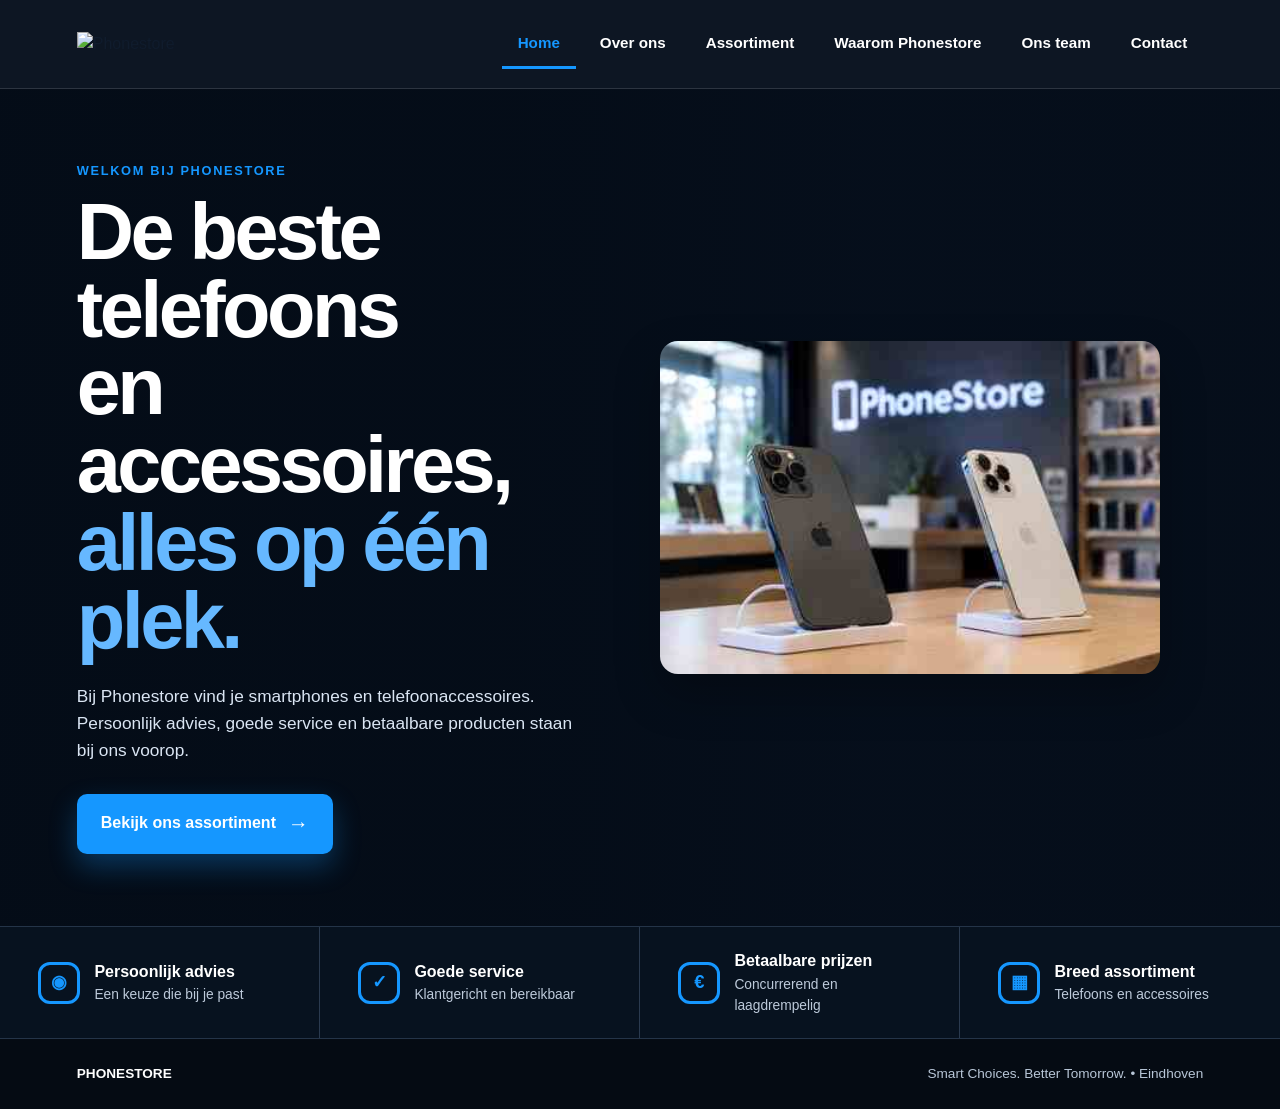
==== commit e1ef3a6d: "Replace homepage phone illustration with realistic photo" ====
--- a/index.html
+++ b/index.html
@@ -5,7 +5,7 @@
   <meta name="viewport" content="width=device-width, initial-scale=1">
   <title>Phonestore | Eindhoven</title>
   <meta name="description" content="Phonestore Eindhoven - smartphones en telefoonaccessoires met persoonlijk advies, goede service en betaalbare producten.">
-  <link rel="stylesheet" href="style.css?v=20261008al">
+  <link rel="stylesheet" href="style.css?v=20261008ao">
 </head>
 <body>
 <header class="site-header">
@@ -36,29 +36,8 @@
           <p class="hero-text">Bij Phonestore vind je smartphones en telefoonaccessoires. Persoonlijk advies, goede service en betaalbare producten staan bij ons voorop.</p>
           <a class="button button-primary" href="#assortiment" data-tab="assortiment">Bekijk ons assortiment <span>→</span></a>
         </div>
-        <div class="hero-visual" aria-label="Phonestore telefoondesign">
-          <div class="glow glow-one"></div>
-          <div class="glow glow-two"></div>
-          <div class="phone phone-back">
-            <div class="camera camera-triple"><i></i><i></i><i></i></div>
-            <div class="phone-wallpaper purple"></div>
-          </div>
-          <div class="phone phone-front">
-            <div class="speaker"></div>
-            <div class="phone-wallpaper blue">
-              <span class="wall-mark">P</span>
-              <strong>Phonestore</strong>
-              <small>SMART CHOICES.</small>
-            </div>
-          </div>
-          <div class="earbuds">
-            <div class="earbud-case"><span></span><span></span></div>
-          </div>
-          <div class="charger">
-            <div></div><div></div>
-          </div>
-          <div class="floating-label label-advice">Persoonlijk advies</div>
-          <div class="floating-label label-price">Betaalbaar</div>
+        <div class="hero-visual" aria-label="Twee smartphones in een PhoneStore-winkel">
+          <img src="images/phonestore-home-phones.jpg" alt="Twee moderne smartphones op de toonbank van een PhoneStore-winkel" style="display:block;width:100%;max-width:500px;height:auto;max-height:500px;object-fit:contain;border-radius:18px;box-shadow:0 20px 45px rgba(0,0,0,.25);">
         </div>
       </div>
     </section>
@@ -190,7 +169,13 @@
 
   <section class="page-panel" id="panel-team" data-panel="team">
     <section class="inner-hero"><div class="inner-wrap"><p class="eyebrow">PHONESTORE</p><h1>De ondernemers achter Phonestore</h1><p>Bram, Vienna, Givano, Rink en Mick werken samen aan Phonestore.</p></div></section>
-    <section class="inner-section"><div class="inner-wrap team-grid-full"><article class="team-card" style="background:#1597ff!important;background-image:none!important;color:#000!important;border:1px solid #1597ff!important;"><div class="avatar" style="background:#fff!important;color:#000!important;">M</div><h3 style="color:#000!important;">Mick</h3></article></div></section>
+    <section class="inner-section"><div class="inner-wrap team-grid-full">
+      <article class="team-card" style="background:#1597ff!important;background-image:none!important;color:#000!important;border:1px solid #1597ff!important;"><div class="avatar" style="background:#fff!important;color:#000!important;">B</div><h3 style="color:#000!important;">Bram</h3><p style="color:#000!important;background:transparent!important;">Verkoop • Website</p></article>
+      <article class="team-card" style="background:#1597ff!important;background-image:none!important;color:#000!important;border:1px solid #1597ff!important;"><div class="avatar" style="background:#fff!important;color:#000!important;">V</div><h3 style="color:#000!important;">Vienna</h3><p style="color:#000!important;background:transparent!important;">Administratie • Office Management</p></article>
+      <article class="team-card" style="background:#1597ff!important;background-image:none!important;color:#000!important;border:1px solid #1597ff!important;"><div class="avatar" style="background:#fff!important;color:#000!important;">G</div><h3 style="color:#000!important;">Givano</h3><p style="color:#000!important;background:transparent!important;">Inkoop</p></article>
+      <article class="team-card" style="background:#1597ff!important;background-image:none!important;color:#000!important;border:1px solid #1597ff!important;"><div class="avatar" style="background:#fff!important;color:#000!important;">R</div><h3 style="color:#000!important;">Rink</h3><p style="color:#000!important;background:transparent!important;">Administratie</p></article>
+      <article class="team-card" style="background:#1597ff!important;background-image:none!important;color:#000!important;border:1px solid #1597ff!important;"><div class="avatar" style="background:#fff!important;color:#000!important;">M</div><h3 style="color:#000!important;">Mick</h3></article>
+    </div></section>
   </section>
 
   <section class="page-panel" id="panel-contact" data-panel="contact">
--- a/style.css
+++ b/style.css
@@ -645,3 +645,21 @@
 body .why-card .number{
   color:#000!important;
 }
+
+
+/* Contact: vier informatieblokken definitief blauw */
+body .contact-page-grid .contact-list > div,
+body .contact-list > div{
+  background:#1597ff!important;
+  background-image:none!important;
+  color:#000!important;
+  border-color:#1597ff!important;
+}
+body .contact-page-grid .contact-list > div span,
+body .contact-page-grid .contact-list > div strong,
+body .contact-page-grid .contact-list > div strong a,
+body .contact-list > div span,
+body .contact-list > div strong,
+body .contact-list > div strong a{
+  color:#000!important;
+}
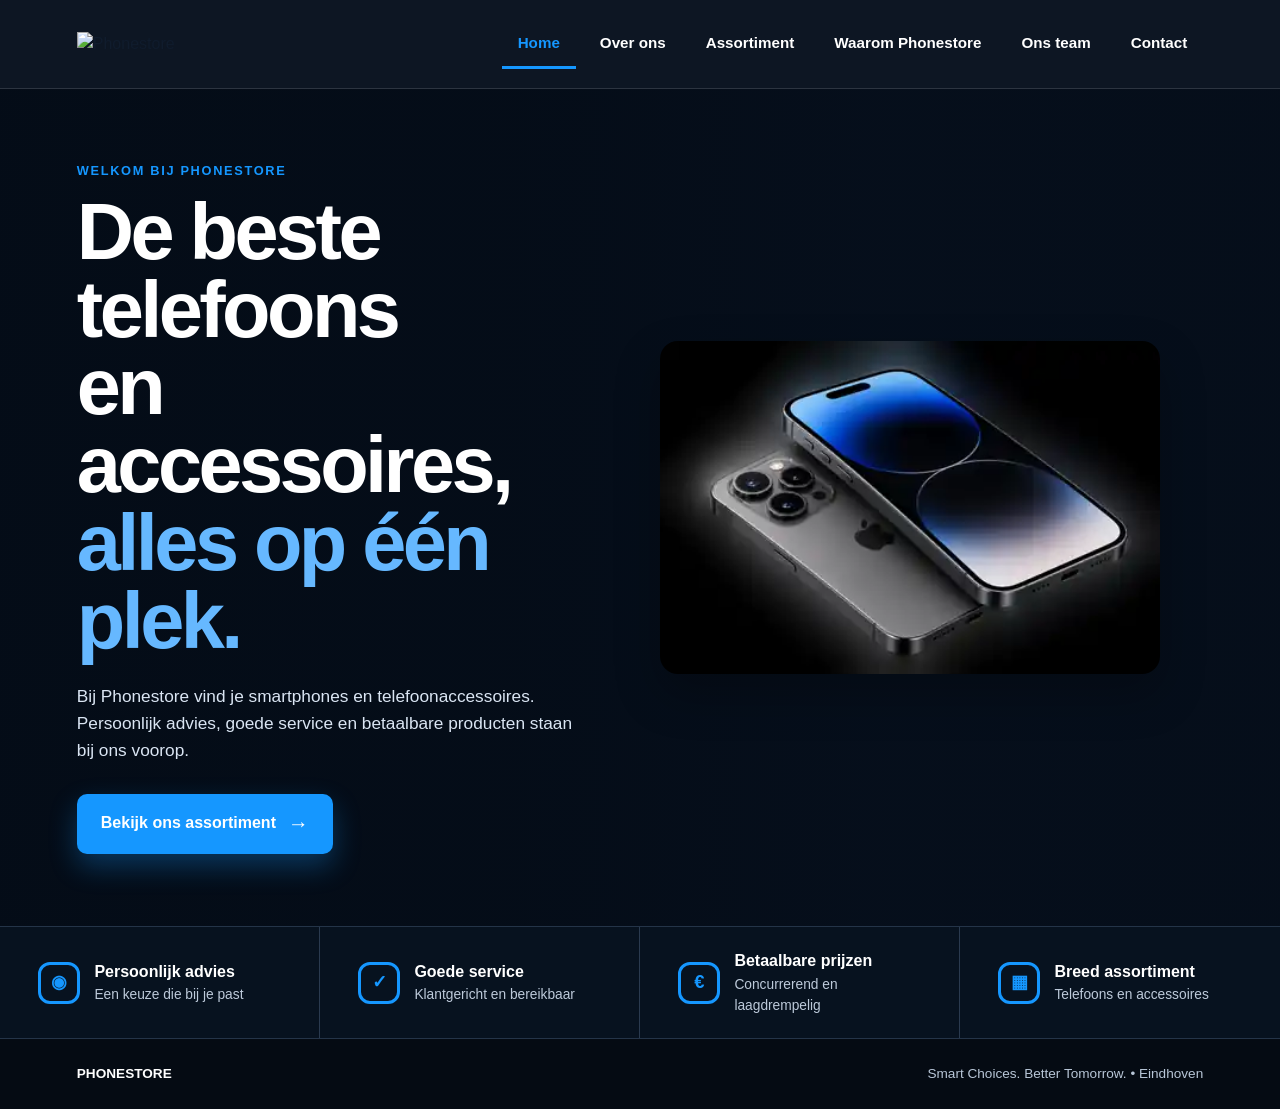
==== commit 3797eb5c: "Use selected two-phone image on homepage" ====
--- a/index.html
+++ b/index.html
@@ -37,7 +37,7 @@
           <a class="button button-primary" href="#assortiment" data-tab="assortiment">Bekijk ons assortiment <span>→</span></a>
         </div>
         <div class="hero-visual" aria-label="Twee smartphones in een PhoneStore-winkel">
-          <img src="images/phonestore-home-phones.jpg" alt="Twee moderne smartphones op de toonbank van een PhoneStore-winkel" style="display:block;width:100%;max-width:500px;height:auto;max-height:500px;object-fit:contain;border-radius:18px;box-shadow:0 20px 45px rgba(0,0,0,.25);">
+          <img src="images/phonestore-home-phones.webp" alt="Twee moderne smartphones op de toonbank van een PhoneStore-winkel" style="display:block;width:100%;max-width:500px;height:auto;max-height:500px;object-fit:contain;border-radius:18px;box-shadow:0 20px 45px rgba(0,0,0,.25);">
         </div>
       </div>
     </section>
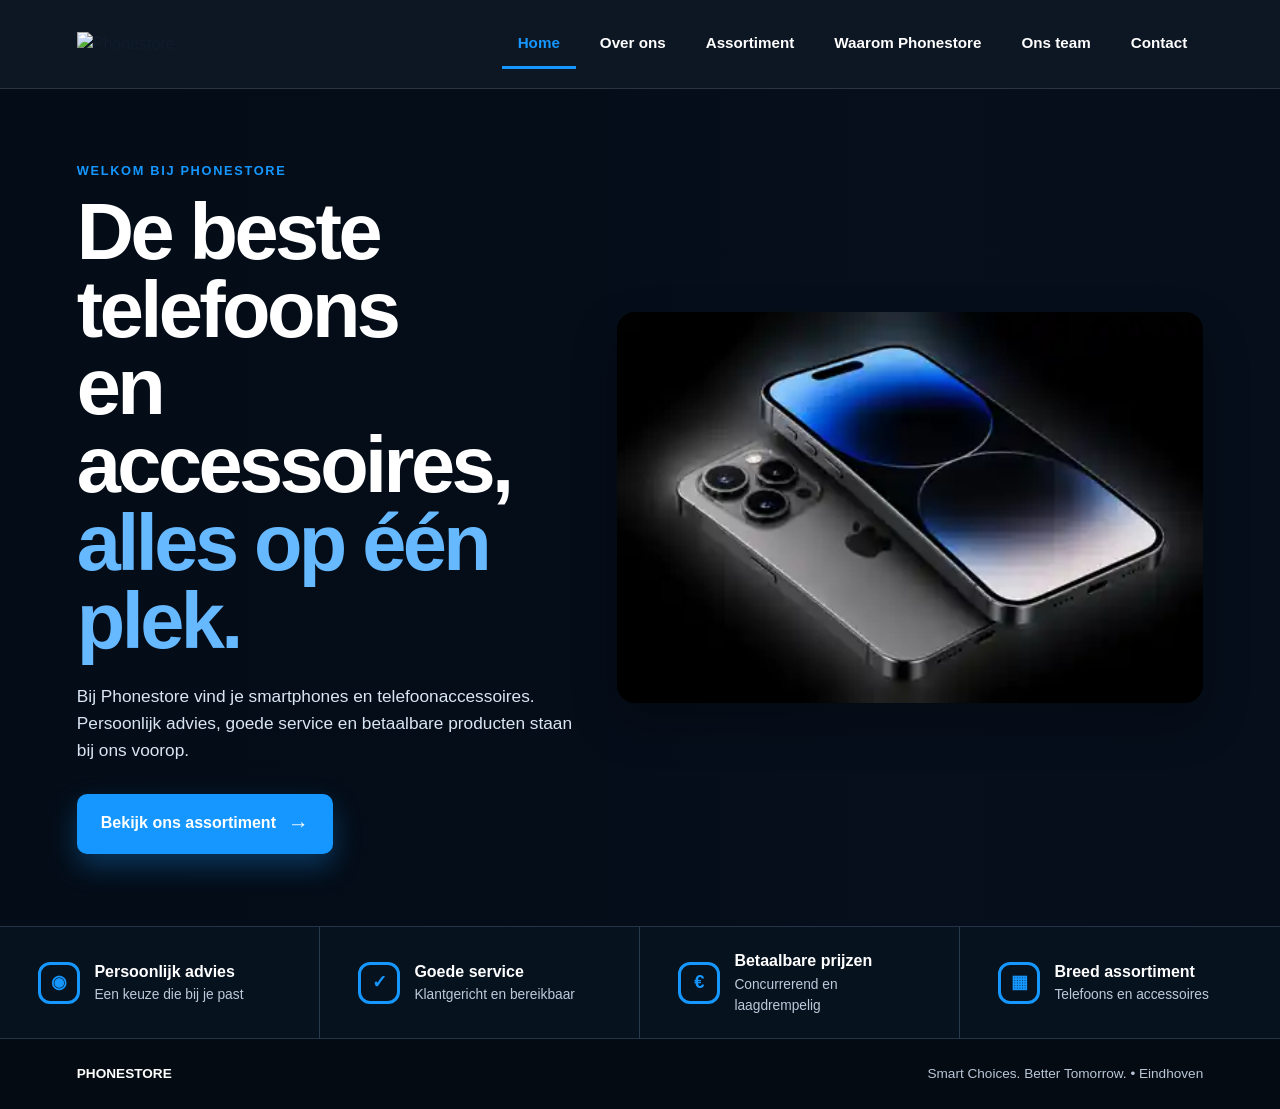
==== commit ad54d85a: "Enlarge and center homepage phone image" ====
--- a/index.html
+++ b/index.html
@@ -37,7 +37,7 @@
           <a class="button button-primary" href="#assortiment" data-tab="assortiment">Bekijk ons assortiment <span>→</span></a>
         </div>
         <div class="hero-visual" aria-label="Twee smartphones in een PhoneStore-winkel">
-          <img src="images/phonestore-home-phones.webp" alt="Twee moderne smartphones op de toonbank van een PhoneStore-winkel" style="display:block;width:100%;max-width:500px;height:auto;max-height:500px;object-fit:contain;border-radius:18px;box-shadow:0 20px 45px rgba(0,0,0,.25);">
+          <img src="images/phonestore-home-phones.webp" alt="Twee moderne smartphones op de toonbank van een PhoneStore-winkel" style="display:block;width:100%;max-width:720px;height:auto;max-height:520px;object-fit:contain;border-radius:18px;box-shadow:0 20px 45px rgba(0,0,0,.25);margin-left:auto;margin-right:auto;">
         </div>
       </div>
     </section>
--- a/style.css
+++ b/style.css
@@ -68,8 +68,8 @@
 .contact-section{background:#eef4fb;padding:80px 6vw}.contact-inner{max-width:1180px;margin:auto;display:grid;grid-template-columns:1fr 1fr;gap:20px;align-items:stretch}.contact-card{background:#061425;color:#fff;border-radius:22px;padding:34px}.contact-card h2{font-size:clamp(2.4rem,4vw,4rem)}.contact-card p:not(.eyebrow){color:#c8d6e6;max-width:550px;margin-bottom:26px}.contact-list{display:grid;grid-template-columns:repeat(2,1fr);gap:12px}.contact-list>div{background:#fff;border:1px solid var(--line);border-radius:16px;padding:18px}.contact-list span{display:block;color:var(--muted);font-size:.78rem;text-transform:uppercase;letter-spacing:.08em;margin-bottom:5px}.contact-list strong{display:block}.contact-list a{word-break:break-word}
 .map-wrap{max-width:1180px;margin:20px auto 0;height:330px;border-radius:20px;overflow:hidden;border:1px solid var(--line);box-shadow:var(--shadow)}.map-wrap iframe{width:100%;height:100%;border:0}
 .site-footer{background:#050b13;color:#b8c6d7;display:flex;justify-content:space-between;gap:20px;flex-wrap:wrap;padding:24px 6vw;font-size:.85rem}.site-footer strong{color:#fff}
-@media(max-width:1100px){.hero-inner,.about-section,.contact-inner{grid-template-columns:1fr}.hero-visual{order:-1;min-height:300px;justify-content:center}.hero-visual img{max-height:330px}.team-grid{grid-template-columns:repeat(3,1fr)}.category-grid{grid-template-columns:repeat(2,1fr)}}
-@media(max-width:760px){.header-inner{min-height:72px;padding:0 20px}.brand img{width:210px;max-width:65vw}.menu-button{display:block}.nav{position:absolute;left:14px;right:14px;top:68px;display:none;flex-direction:column;align-items:stretch;background:#07121f;border:1px solid #20334a;border-radius:14px;padding:8px}.nav.open{display:flex}.nav a{padding:12px}.hero-inner{padding:54px 20px;min-height:0}.hero h1{font-size:3.1rem}.hero-visual{order:-1;min-height:300px;justify-content:center}.hero-visual img{max-height:330px}.benefits{grid-template-columns:1fr 1fr}.benefits>div{border-right:0;border-bottom:1px solid #2a3a4f;padding:16px}.section{padding:62px 20px}.section-top{display:block}.section-top>p{margin-top:12px}.category-grid,.product-grid,.contact-list{grid-template-columns:1fr}.product-box.wide{grid-column:auto}.team-grid{grid-template-columns:1fr 1fr}.contact-section{padding:60px 20px}.site-footer{padding:20px}}
+@media(max-width:1100px){.hero-inner,.about-section,.contact-inner{grid-template-columns:1fr}.hero-visual{order:-1;min-height:300px;width:100%;justify-content:center}.hero-visual img{max-height:520px;width:100%;max-width:720px!important;margin-left:auto;margin-right:auto}.team-grid{grid-template-columns:repeat(3,1fr)}.category-grid{grid-template-columns:repeat(2,1fr)}}
+@media(max-width:760px){.header-inner{min-height:72px;padding:0 20px}.brand img{width:210px;max-width:65vw}.menu-button{display:block}.nav{position:absolute;left:14px;right:14px;top:68px;display:none;flex-direction:column;align-items:stretch;background:#07121f;border:1px solid #20334a;border-radius:14px;padding:8px}.nav.open{display:flex}.nav a{padding:12px}.hero-inner{padding:54px 20px;min-height:0}.hero h1{font-size:3.1rem}.hero-visual{order:-1;min-height:300px;width:100%;justify-content:center}.hero-visual img{max-height:520px;width:100%;max-width:720px!important;margin-left:auto;margin-right:auto}.benefits{grid-template-columns:1fr 1fr}.benefits>div{border-right:0;border-bottom:1px solid #2a3a4f;padding:16px}.section{padding:62px 20px}.section-top{display:block}.section-top>p{margin-top:12px}.category-grid,.product-grid,.contact-list{grid-template-columns:1fr}.product-box.wide{grid-column:auto}.team-grid{grid-template-columns:1fr 1fr}.contact-section{padding:60px 20px}.site-footer{padding:20px}}
 @media(max-width:480px){.benefits{grid-template-columns:1fr}.team-grid{grid-template-columns:1fr}.hero h1{font-size:2.7rem}}
 
 .hero-visual{position:relative;min-height:460px;height:100%;display:flex;align-items:center;justify-content:center;overflow:visible}
